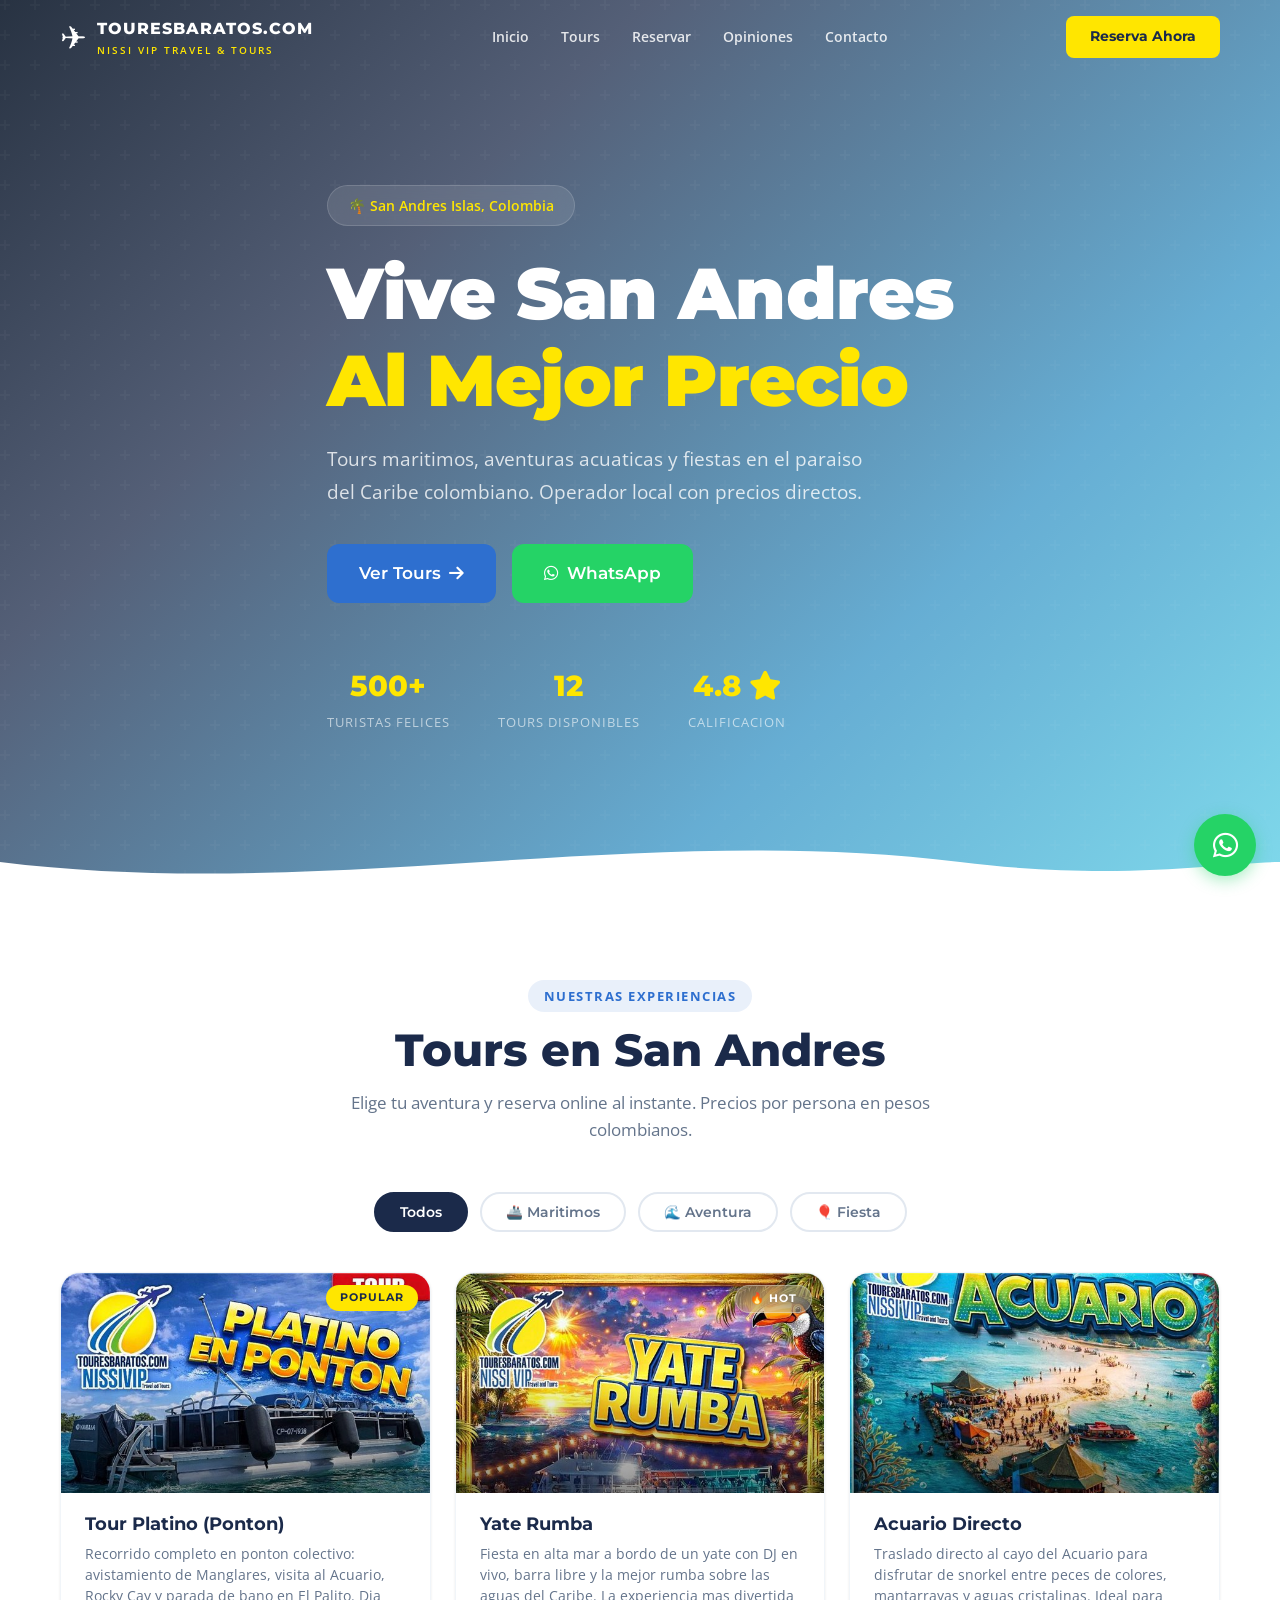
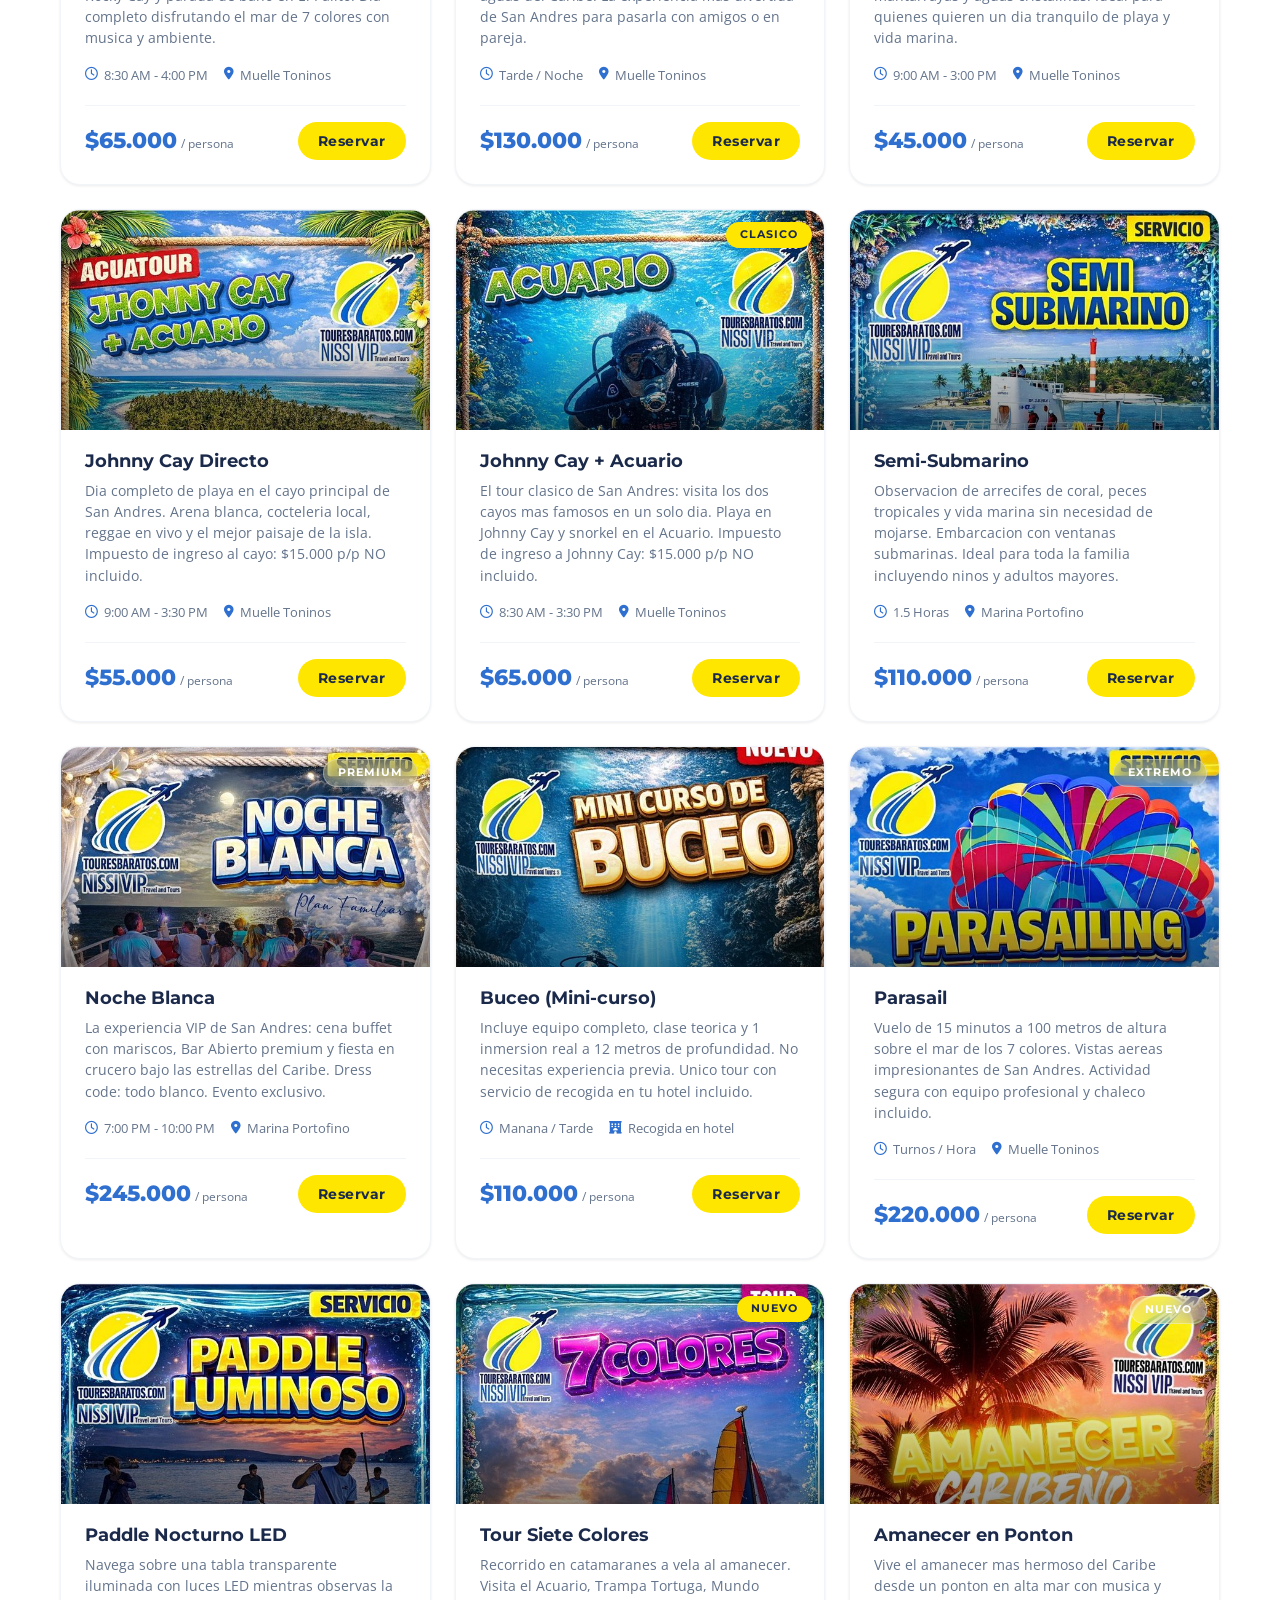
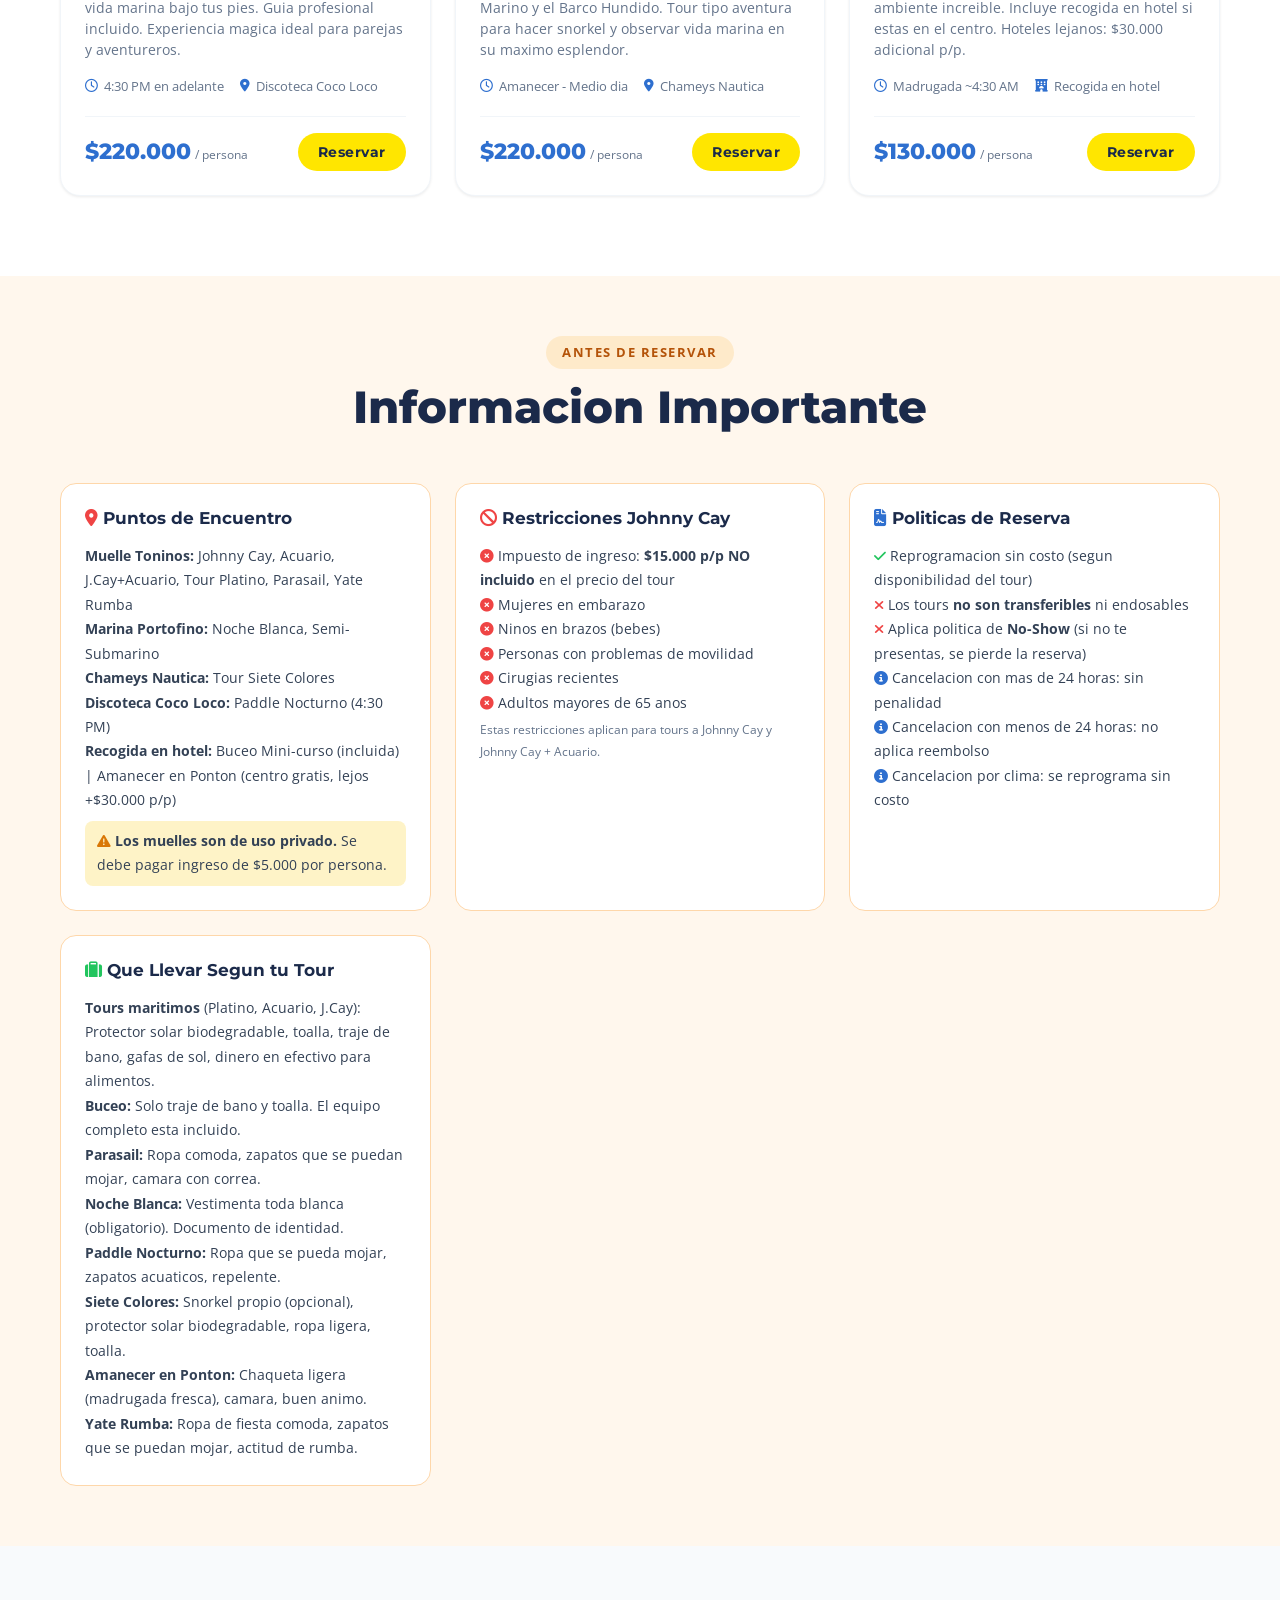
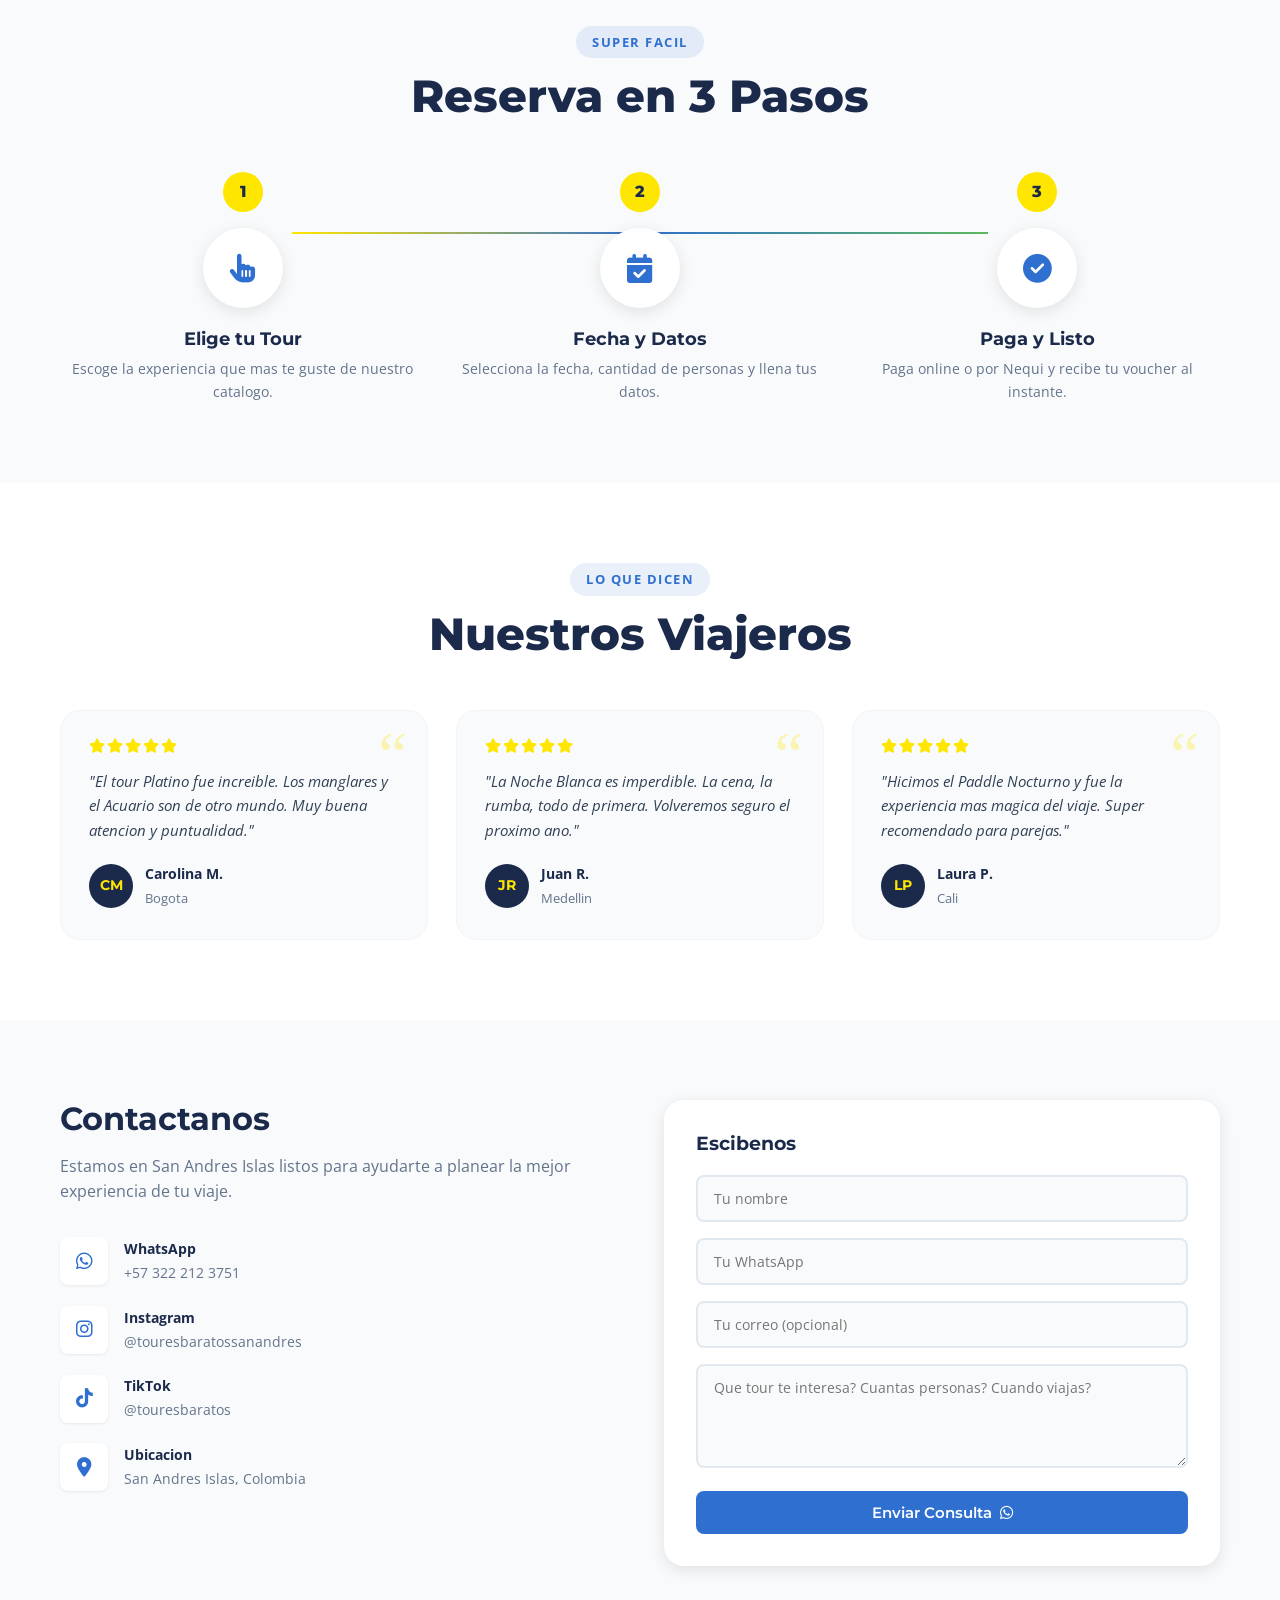
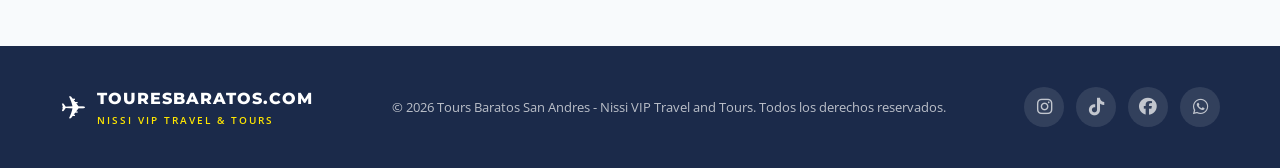
==== index.html @ 10cb1e68 "Phase 5: Design improvements across entire site - Hero: real background image (7 Colores flyer) with" ====
<!DOCTYPE html>
<html lang="es">
<head>
    <meta charset="UTF-8">
    <meta name="viewport" content="width=device-width, initial-scale=1.0">
    <title>Tours Baratos San Andres | Nissi VIP Travel and Tours</title>

    <!-- Google Analytics -->
    <script async src="https://www.googletagmanager.com/gtag/js?id=G-ZMRZ3SCSV9"></script>
    <script>
      window.dataLayer = window.dataLayer || [];
      function gtag(){dataLayer.push(arguments);}
      gtag('js', new Date());
      gtag('config', 'G-ZMRZ3SCSV9');
    </script>
    <meta name="description" content="Los mejores tours en San Andres Islas al mejor precio. Reserva online tours maritimos, buceo, parasail, fiestas y mas. Operador local con los mejores precios.">

    <!-- Open Graph / WhatsApp / Social -->
    <meta property="og:type" content="website">
    <meta property="og:title" content="Tours Baratos San Andres | Nissi VIP Travel & Tours">
    <meta property="og:description" content="12 tours en San Andres desde $20.000. Parasail, Noche Blanca, Johnny Cay, Buceo y mas. Reserva online al mejor precio directo.">
    <meta property="og:image" content="https://touresbaratos.com/assets/flyers/web/flyer_page_07.jpg">
    <meta property="og:url" content="https://touresbaratos.com">
    <meta property="og:locale" content="es_CO">
    <meta property="og:site_name" content="Tours Baratos San Andres">

    <!-- Twitter Card -->
    <meta name="twitter:card" content="summary_large_image">
    <meta name="twitter:title" content="Tours Baratos San Andres | Nissi VIP Travel & Tours">
    <meta name="twitter:description" content="12 tours en San Andres desde $20.000. Reserva online al mejor precio directo.">
    <meta name="twitter:image" content="https://touresbaratos.com/assets/flyers/web/flyer_page_07.jpg">

    <!-- SEO: Schema.org Structured Data -->
    <script type="application/ld+json">
    {
      "@context": "https://schema.org",
      "@type": "TouristTripOrganizer",
      "name": "Tours Baratos San Andres - Nissi VIP Travel & Tours",
      "url": "https://touresbaratos.com",
      "logo": "https://touresbaratos.com/assets/flyers/web/flyer_page_07.jpg",
      "description": "Operador local de tours en San Andres Islas, Colombia. 12 tours maritimos, aventuras acuaticas y fiestas al mejor precio directo.",
      "telephone": "+573222123751",
      "address": {
        "@type": "PostalAddress",
        "addressLocality": "San Andres Islas",
        "addressCountry": "CO"
      },
      "geo": {
        "@type": "GeoCoordinates",
        "latitude": "12.5847",
        "longitude": "-81.7006"
      },
      "priceRange": "$20.000 - $245.000 COP",
      "aggregateRating": {
        "@type": "AggregateRating",
        "ratingValue": "4.8",
        "reviewCount": "500"
      },
      "sameAs": [
        "https://instagram.com/touresbaratossanandres",
        "https://tiktok.com/@touresbaratos",
        "https://facebook.com/touresbaratos",
        "https://wa.me/573222123751"
      ]
    }
    </script>

    <!-- Favicon -->
    <link rel="icon" type="image/svg+xml" href="data:image/svg+xml,<svg xmlns='http://www.w3.org/2000/svg' viewBox='0 0 100 100'><text y='.9em' font-size='90'>✈</text></svg>">

    <!-- Theme color for mobile browsers -->
    <meta name="theme-color" content="#1B2A4A">

    <link rel="preconnect" href="https://fonts.googleapis.com">
    <link href="https://fonts.googleapis.com/css2?family=Montserrat:wght@400;600;700;800;900&family=Open+Sans:wght@400;500;600&display=swap" rel="stylesheet">
    <link rel="stylesheet" href="https://cdnjs.cloudflare.com/ajax/libs/font-awesome/6.5.0/css/all.min.css">
    <link rel="stylesheet" href="css/styles.css">
</head>
<body>

<!-- ========== NAVBAR ========== -->
<nav class="navbar" id="navbar">
    <div class="nav-container">
        <a href="#" class="nav-logo">
            <span class="logo-icon">&#9992;</span>
            <div>
                <span class="logo-main">TOURESBARATOS.COM</span>
                <span class="logo-sub">NISSI VIP Travel & Tours</span>
            </div>
        </a>
        <ul class="nav-links" id="navLinks">
            <li><a href="#inicio">Inicio</a></li>
            <li><a href="#tours">Tours</a></li>
            <li><a href="#como-funciona">Reservar</a></li>
            <li><a href="#testimonios">Opiniones</a></li>
            <li><a href="#contacto">Contacto</a></li>
        </ul>
        <a href="#tours" class="nav-cta">Reserva Ahora</a>
        <button class="nav-toggle" id="navToggle" aria-label="Menu">
            <span></span><span></span><span></span>
        </button>
    </div>
</nav>

<!-- ========== HERO ========== -->
<header class="hero" id="inicio">
    <div class="hero-overlay"></div>
    <div class="hero-content">
        <p class="hero-badge">&#127796; San Andres Islas, Colombia</p>
        <h1 class="hero-title">Vive San Andres<br><span>Al Mejor Precio</span></h1>
        <p class="hero-subtitle">Tours maritimos, aventuras acuaticas y fiestas en el paraiso del Caribe colombiano. Operador local con precios directos.</p>
        <div class="hero-actions">
            <a href="#tours" class="btn btn-primary btn-lg">Ver Tours <i class="fas fa-arrow-right"></i></a>
            <a href="https://wa.me/573222123751?text=Hola%20quiero%20info%20sobre%20tours%20en%20San%20Andres" target="_blank" class="btn btn-whatsapp btn-lg"><i class="fab fa-whatsapp"></i> WhatsApp</a>
        </div>
        <div class="hero-stats">
            <div class="stat">
                <span class="stat-number">500+</span>
                <span class="stat-label">Turistas felices</span>
            </div>
            <div class="stat">
                <span class="stat-number">12</span>
                <span class="stat-label">Tours disponibles</span>
            </div>
            <div class="stat">
                <span class="stat-number">4.8 <i class="fas fa-star"></i></span>
                <span class="stat-label">Calificacion</span>
            </div>
        </div>
    </div>
    <div class="hero-wave">
        <svg viewBox="0 0 1440 120" preserveAspectRatio="none">
            <path d="M0,60 C360,120 720,0 1080,60 C1260,90 1380,60 1440,60 L1440,120 L0,120 Z" fill="#ffffff"/>
        </svg>
    </div>
</header>

<!-- ========== TOURS CATALOG ========== -->
<section class="tours-section" id="tours">
    <div class="container">
        <div class="section-header">
            <span class="section-badge">Nuestras Experiencias</span>
            <h2 class="section-title">Tours en San Andres</h2>
            <p class="section-desc">Elige tu aventura y reserva online al instante. Precios por persona en pesos colombianos.</p>
        </div>

        <!-- Filter Tabs -->
        <div class="tour-filters">
            <button class="filter-btn active" data-filter="all">Todos</button>
            <button class="filter-btn" data-filter="maritimo">&#128674; Maritimos</button>
            <button class="filter-btn" data-filter="aventura">&#127754; Aventura</button>
            <button class="filter-btn" data-filter="fiesta">&#127880; Fiesta</button>
        </div>

        <!-- Tours Grid -->
        <div class="tours-grid" id="toursGrid">

            <!-- Tour 1: Platino -->
            <div class="tour-card" data-category="maritimo" data-id="1">
                <div class="tour-card-image" style="background-image: url('assets/flyers/web/flyer_page_12.jpg');">
                    <span class="tour-badge-popular">Popular</span>
                </div>
                <div class="tour-card-body">
                    <h3 class="tour-name">Tour Platino (Ponton)</h3>
                    <p class="tour-desc">Recorrido completo en ponton colectivo: avistamiento de Manglares, visita al Acuario, Rocky Cay y parada de bano en El Palito. Dia completo disfrutando el mar de 7 colores con musica y ambiente.</p>
                    <div class="tour-meta">
                        <span><i class="far fa-clock"></i> 8:30 AM - 4:00 PM</span>
                        <span><i class="fas fa-map-marker-alt"></i> Muelle Toninos</span>
                    </div>
                    <div class="tour-card-footer">
                        <div class="tour-price">
                            <span class="price-amount">$65.000</span>
                            <span class="price-unit">/ persona</span>
                        </div>
                        <button class="btn btn-book" onclick="openBooking(1)">Reservar</button>
                    </div>
                </div>
            </div>

            <!-- Tour 2: Yate Rumba -->
            <div class="tour-card" data-category="fiesta" data-id="2">
                <div class="tour-card-image" style="background-image: url('assets/flyers/web/flyer_page_09.jpg');">
                    <span class="tour-badge-hot">&#128293; Hot</span>
                </div>
                <div class="tour-card-body">
                    <h3 class="tour-name">Yate Rumba</h3>
                    <p class="tour-desc">Fiesta en alta mar a bordo de un yate con DJ en vivo, barra libre y la mejor rumba sobre las aguas del Caribe. La experiencia mas divertida de San Andres para pasarla con amigos o en pareja.</p>
                    <div class="tour-meta">
                        <span><i class="far fa-clock"></i> Tarde / Noche</span>
                        <span><i class="fas fa-map-marker-alt"></i> Muelle Toninos</span>
                    </div>
                    <div class="tour-card-footer">
                        <div class="tour-price">
                            <span class="price-amount">$130.000</span>
                            <span class="price-unit">/ persona</span>
                        </div>
                        <button class="btn btn-book" onclick="openBooking(2)">Reservar</button>
                    </div>
                </div>
            </div>

            <!-- Tour 3: Acuario Directo -->
            <div class="tour-card" data-category="maritimo" data-id="3">
                <div class="tour-card-image" style="background-image: url('assets/flyers/web/flyer_page_15.jpg');">
                </div>
                <div class="tour-card-body">
                    <h3 class="tour-name">Acuario Directo</h3>
                    <p class="tour-desc">Traslado directo al cayo del Acuario para disfrutar de snorkel entre peces de colores, mantarrayas y aguas cristalinas. Ideal para quienes quieren un dia tranquilo de playa y vida marina.</p>
                    <div class="tour-meta">
                        <span><i class="far fa-clock"></i> 9:00 AM - 3:00 PM</span>
                        <span><i class="fas fa-map-marker-alt"></i> Muelle Toninos</span>
                    </div>
                    <div class="tour-card-footer">
                        <div class="tour-price">
                            <span class="price-amount">$45.000</span>
                            <span class="price-unit">/ persona</span>
                        </div>
                        <button class="btn btn-book" onclick="openBooking(3)">Reservar</button>
                    </div>
                </div>
            </div>

            <!-- Tour 4: Johnny Cay -->
            <div class="tour-card" data-category="maritimo" data-id="4">
                <div class="tour-card-image" style="background-image: url('assets/flyers/web/flyer_page_10.jpg');">
                </div>
                <div class="tour-card-body">
                    <h3 class="tour-name">Johnny Cay Directo</h3>
                    <p class="tour-desc">Dia completo de playa en el cayo principal de San Andres. Arena blanca, cocteleria local, reggae en vivo y el mejor paisaje de la isla. Impuesto de ingreso al cayo: $15.000 p/p NO incluido.</p>
                    <div class="tour-meta">
                        <span><i class="far fa-clock"></i> 9:00 AM - 3:30 PM</span>
                        <span><i class="fas fa-map-marker-alt"></i> Muelle Toninos</span>
                    </div>
                    <div class="tour-card-footer">
                        <div class="tour-price">
                            <span class="price-amount">$55.000</span>
                            <span class="price-unit">/ persona</span>
                        </div>
                        <button class="btn btn-book" onclick="openBooking(4)">Reservar</button>
                    </div>
                </div>
            </div>

            <!-- Tour 5: J. Cay + Acuario -->
            <div class="tour-card" data-category="maritimo" data-id="5">
                <div class="tour-card-image" style="background-image: url('assets/flyers/web/flyer_page_14.jpg');">
                    <span class="tour-badge-popular">Clasico</span>
                </div>
                <div class="tour-card-body">
                    <h3 class="tour-name">Johnny Cay + Acuario</h3>
                    <p class="tour-desc">El tour clasico de San Andres: visita los dos cayos mas famosos en un solo dia. Playa en Johnny Cay y snorkel en el Acuario. Impuesto de ingreso a Johnny Cay: $15.000 p/p NO incluido.</p>
                    <div class="tour-meta">
                        <span><i class="far fa-clock"></i> 8:30 AM - 3:30 PM</span>
                        <span><i class="fas fa-map-marker-alt"></i> Muelle Toninos</span>
                    </div>
                    <div class="tour-card-footer">
                        <div class="tour-price">
                            <span class="price-amount">$65.000</span>
                            <span class="price-unit">/ persona</span>
                        </div>
                        <button class="btn btn-book" onclick="openBooking(5)">Reservar</button>
                    </div>
                </div>
            </div>

            <!-- Tour 6: Semi-Submarino -->
            <div class="tour-card" data-category="aventura" data-id="6">
                <div class="tour-card-image" style="background-image: url('assets/flyers/web/flyer_page_21.jpg');">
                </div>
                <div class="tour-card-body">
                    <h3 class="tour-name">Semi-Submarino</h3>
                    <p class="tour-desc">Observacion de arrecifes de coral, peces tropicales y vida marina sin necesidad de mojarse. Embarcacion con ventanas submarinas. Ideal para toda la familia incluyendo ninos y adultos mayores.</p>
                    <div class="tour-meta">
                        <span><i class="far fa-clock"></i> 1.5 Horas</span>
                        <span><i class="fas fa-map-marker-alt"></i> Marina Portofino</span>
                    </div>
                    <div class="tour-card-footer">
                        <div class="tour-price">
                            <span class="price-amount">$110.000</span>
                            <span class="price-unit">/ persona</span>
                        </div>
                        <button class="btn btn-book" onclick="openBooking(6)">Reservar</button>
                    </div>
                </div>
            </div>

            <!-- Tour 7: Noche Blanca -->
            <div class="tour-card" data-category="fiesta" data-id="7">
                <div class="tour-card-image" style="background-image: url('assets/flyers/web/flyer_page_07.jpg');">
                    <span class="tour-badge-hot">Premium</span>
                </div>
                <div class="tour-card-body">
                    <h3 class="tour-name">Noche Blanca</h3>
                    <p class="tour-desc">La experiencia VIP de San Andres: cena buffet con mariscos, Bar Abierto premium y fiesta en crucero bajo las estrellas del Caribe. Dress code: todo blanco. Evento exclusivo.</p>
                    <div class="tour-meta">
                        <span><i class="far fa-clock"></i> 7:00 PM - 10:00 PM</span>
                        <span><i class="fas fa-map-marker-alt"></i> Marina Portofino</span>
                    </div>
                    <div class="tour-card-footer">
                        <div class="tour-price">
                            <span class="price-amount">$245.000</span>
                            <span class="price-unit">/ persona</span>
                        </div>
                        <button class="btn btn-book" onclick="openBooking(7)">Reservar</button>
                    </div>
                </div>
            </div>

            <!-- Tour 8: Buceo -->
            <div class="tour-card" data-category="aventura" data-id="8">
                <div class="tour-card-image" style="background-image: url('assets/flyers/web/flyer_page_16.jpg');">
                </div>
                <div class="tour-card-body">
                    <h3 class="tour-name">Buceo (Mini-curso)</h3>
                    <p class="tour-desc">Incluye equipo completo, clase teorica y 1 inmersion real a 12 metros de profundidad. No necesitas experiencia previa. Unico tour con servicio de recogida en tu hotel incluido.</p>
                    <div class="tour-meta">
                        <span><i class="far fa-clock"></i> Manana / Tarde</span>
                        <span><i class="fas fa-hotel"></i> Recogida en hotel</span>
                    </div>
                    <div class="tour-card-footer">
                        <div class="tour-price">
                            <span class="price-amount">$110.000</span>
                            <span class="price-unit">/ persona</span>
                        </div>
                        <button class="btn btn-book" onclick="openBooking(8)">Reservar</button>
                    </div>
                </div>
            </div>

            <!-- Tour 9: Parasail -->
            <div class="tour-card" data-category="aventura" data-id="9">
                <div class="tour-card-image" style="background-image: url('assets/flyers/web/flyer_page_08.jpg');">
                    <span class="tour-badge-hot">Extremo</span>
                </div>
                <div class="tour-card-body">
                    <h3 class="tour-name">Parasail</h3>
                    <p class="tour-desc">Vuelo de 15 minutos a 100 metros de altura sobre el mar de los 7 colores. Vistas aereas impresionantes de San Andres. Actividad segura con equipo profesional y chaleco incluido.</p>
                    <div class="tour-meta">
                        <span><i class="far fa-clock"></i> Turnos / Hora</span>
                        <span><i class="fas fa-map-marker-alt"></i> Muelle Toninos</span>
                    </div>
                    <div class="tour-card-footer">
                        <div class="tour-price">
                            <span class="price-amount">$220.000</span>
                            <span class="price-unit">/ persona</span>
                        </div>
                        <button class="btn btn-book" onclick="openBooking(9)">Reservar</button>
                    </div>
                </div>
            </div>

            <!-- Tour 10: Paddle Nocturno -->
            <div class="tour-card" data-category="aventura" data-id="10">
                <div class="tour-card-image" style="background-image: url('assets/flyers/web/flyer_page_22.jpg');">
                </div>
                <div class="tour-card-body">
                    <h3 class="tour-name">Paddle Nocturno LED</h3>
                    <p class="tour-desc">Navega sobre una tabla transparente iluminada con luces LED mientras observas la vida marina bajo tus pies. Guia profesional incluido. Experiencia magica ideal para parejas y aventureros.</p>
                    <div class="tour-meta">
                        <span><i class="far fa-clock"></i> 4:30 PM en adelante</span>
                        <span><i class="fas fa-map-marker-alt"></i> Discoteca Coco Loco</span>
                    </div>
                    <div class="tour-card-footer">
                        <div class="tour-price">
                            <span class="price-amount">$220.000</span>
                            <span class="price-unit">/ persona</span>
                        </div>
                        <button class="btn btn-book" onclick="openBooking(10)">Reservar</button>
                    </div>
                </div>
            </div>

            <!-- Tour 11: Siete Colores -->
            <div class="tour-card" data-category="aventura" data-id="11">
                <div class="tour-card-image" style="background-image: url('assets/flyers/web/flyer_page_17.jpg');">
                    <span class="tour-badge-popular">Nuevo</span>
                </div>
                <div class="tour-card-body">
                    <h3 class="tour-name">Tour Siete Colores</h3>
                    <p class="tour-desc">Recorrido en catamaranes a vela al amanecer. Visita el Acuario, Trampa Tortuga, Mundo Marino y el Barco Hundido. Tour tipo aventura para hacer snorkel y observar vida marina en su maximo esplendor.</p>
                    <div class="tour-meta">
                        <span><i class="far fa-clock"></i> Amanecer - Medio dia</span>
                        <span><i class="fas fa-map-marker-alt"></i> Chameys Nautica</span>
                    </div>
                    <div class="tour-card-footer">
                        <div class="tour-price">
                            <span class="price-amount">$220.000</span>
                            <span class="price-unit">/ persona</span>
                        </div>
                        <button class="btn btn-book" onclick="openBooking(11)">Reservar</button>
                    </div>
                </div>
            </div>

            <!-- Tour 12: Amanecer en Ponton -->
            <div class="tour-card" data-category="fiesta" data-id="12">
                <div class="tour-card-image" style="background-image: url('assets/flyers/web/flyer_page_13.jpg');">
                    <span class="tour-badge-hot">Nuevo</span>
                </div>
                <div class="tour-card-body">
                    <h3 class="tour-name">Amanecer en Ponton</h3>
                    <p class="tour-desc">Vive el amanecer mas hermoso del Caribe desde un ponton en alta mar con musica y ambiente increible. Incluye recogida en hotel si estas en el centro. Hoteles lejanos: $30.000 adicional p/p.</p>
                    <div class="tour-meta">
                        <span><i class="far fa-clock"></i> Madrugada ~4:30 AM</span>
                        <span><i class="fas fa-hotel"></i> Recogida en hotel</span>
                    </div>
                    <div class="tour-card-footer">
                        <div class="tour-price">
                            <span class="price-amount">$130.000</span>
                            <span class="price-unit">/ persona</span>
                        </div>
                        <button class="btn btn-book" onclick="openBooking(12)">Reservar</button>
                    </div>
                </div>
            </div>

        </div>
    </div>
</section>

<!-- ========== IMPORTANT INFO ========== -->
<section class="info-section" id="info-importante" style="padding: 60px 0; background: #FFF7ED;">
    <div class="container">
        <div class="section-header">
            <span class="section-badge" style="background: rgba(245,158,11,0.15); color: #B45309;">Antes de Reservar</span>
            <h2 class="section-title">Informacion Importante</h2>
        </div>

        <div style="display: grid; grid-template-columns: repeat(auto-fit, minmax(320px, 1fr)); gap: 24px;">

            <!-- Puntos de Encuentro -->
            <div style="background: #fff; border-radius: 16px; padding: 24px; border: 1px solid #FED7AA;">
                <h3 style="font-size: 1.05rem; margin-bottom: 16px; color: #1B2A4A;"><i class="fas fa-map-marker-alt" style="color: #EF4444;"></i> Puntos de Encuentro</h3>
                <div style="font-size: 0.85rem; line-height: 1.8; color: #334155;">
                    <p><strong>Muelle Toninos:</strong> Johnny Cay, Acuario, J.Cay+Acuario, Tour Platino, Parasail, Yate Rumba</p>
                    <p><strong>Marina Portofino:</strong> Noche Blanca, Semi-Submarino</p>
                    <p><strong>Chameys Nautica:</strong> Tour Siete Colores</p>
                    <p><strong>Discoteca Coco Loco:</strong> Paddle Nocturno (4:30 PM)</p>
                    <p><strong>Recogida en hotel:</strong> Buceo Mini-curso (incluida) | Amanecer en Ponton (centro gratis, lejos +$30.000 p/p)</p>
                    <p style="margin-top: 8px; padding: 8px 12px; background: #FEF3C7; border-radius: 8px;"><i class="fas fa-exclamation-triangle" style="color: #D97706;"></i> <strong>Los muelles son de uso privado.</strong> Se debe pagar ingreso de $5.000 por persona.</p>
                </div>
            </div>

            <!-- Restricciones Johnny Cay -->
            <div style="background: #fff; border-radius: 16px; padding: 24px; border: 1px solid #FED7AA;">
                <h3 style="font-size: 1.05rem; margin-bottom: 16px; color: #1B2A4A;"><i class="fas fa-ban" style="color: #EF4444;"></i> Restricciones Johnny Cay</h3>
                <div style="font-size: 0.85rem; line-height: 1.8; color: #334155;">
                    <p><i class="fas fa-times-circle" style="color: #EF4444;"></i> Impuesto de ingreso: <strong>$15.000 p/p NO incluido</strong> en el precio del tour</p>
                    <p><i class="fas fa-times-circle" style="color: #EF4444;"></i> Mujeres en embarazo</p>
                    <p><i class="fas fa-times-circle" style="color: #EF4444;"></i> Ninos en brazos (bebes)</p>
                    <p><i class="fas fa-times-circle" style="color: #EF4444;"></i> Personas con problemas de movilidad</p>
                    <p><i class="fas fa-times-circle" style="color: #EF4444;"></i> Cirugias recientes</p>
                    <p><i class="fas fa-times-circle" style="color: #EF4444;"></i> Adultos mayores de 65 anos</p>
                    <p style="margin-top: 4px; font-size: 0.78rem; color: #64748B;">Estas restricciones aplican para tours a Johnny Cay y Johnny Cay + Acuario.</p>
                </div>
            </div>

            <!-- Politicas -->
            <div style="background: #fff; border-radius: 16px; padding: 24px; border: 1px solid #FED7AA;">
                <h3 style="font-size: 1.05rem; margin-bottom: 16px; color: #1B2A4A;"><i class="fas fa-file-contract" style="color: #2E6FCF;"></i> Politicas de Reserva</h3>
                <div style="font-size: 0.85rem; line-height: 1.8; color: #334155;">
                    <p><i class="fas fa-check" style="color: #22C55E;"></i> Reprogramacion sin costo (segun disponibilidad del tour)</p>
                    <p><i class="fas fa-times" style="color: #EF4444;"></i> Los tours <strong>no son transferibles</strong> ni endosables</p>
                    <p><i class="fas fa-times" style="color: #EF4444;"></i> Aplica politica de <strong>No-Show</strong> (si no te presentas, se pierde la reserva)</p>
                    <p><i class="fas fa-info-circle" style="color: #2E6FCF;"></i> Cancelacion con mas de 24 horas: sin penalidad</p>
                    <p><i class="fas fa-info-circle" style="color: #2E6FCF;"></i> Cancelacion con menos de 24 horas: no aplica reembolso</p>
                    <p><i class="fas fa-info-circle" style="color: #2E6FCF;"></i> Cancelacion por clima: se reprograma sin costo</p>
                </div>
            </div>

            <!-- Que Llevar -->
            <div style="background: #fff; border-radius: 16px; padding: 24px; border: 1px solid #FED7AA;">
                <h3 style="font-size: 1.05rem; margin-bottom: 16px; color: #1B2A4A;"><i class="fas fa-suitcase" style="color: #22C55E;"></i> Que Llevar Segun tu Tour</h3>
                <div style="font-size: 0.85rem; line-height: 1.8; color: #334155;">
                    <p><strong>Tours maritimos</strong> (Platino, Acuario, J.Cay): Protector solar biodegradable, toalla, traje de bano, gafas de sol, dinero en efectivo para alimentos.</p>
                    <p><strong>Buceo:</strong> Solo traje de bano y toalla. El equipo completo esta incluido.</p>
                    <p><strong>Parasail:</strong> Ropa comoda, zapatos que se puedan mojar, camara con correa.</p>
                    <p><strong>Noche Blanca:</strong> Vestimenta toda blanca (obligatorio). Documento de identidad.</p>
                    <p><strong>Paddle Nocturno:</strong> Ropa que se pueda mojar, zapatos acuaticos, repelente.</p>
                    <p><strong>Siete Colores:</strong> Snorkel propio (opcional), protector solar biodegradable, ropa ligera, toalla.</p>
                    <p><strong>Amanecer en Ponton:</strong> Chaqueta ligera (madrugada fresca), camara, buen animo.</p>
                    <p><strong>Yate Rumba:</strong> Ropa de fiesta comoda, zapatos que se puedan mojar, actitud de rumba.</p>
                </div>
            </div>

        </div>
    </div>
</section>

<!-- ========== COMO FUNCIONA ========== -->
<section class="how-section" id="como-funciona">
    <div class="container">
        <div class="section-header">
            <span class="section-badge">Super Facil</span>
            <h2 class="section-title">Reserva en 3 Pasos</h2>
        </div>
        <div class="steps-grid">
            <div class="step-card">
                <div class="step-number">1</div>
                <div class="step-icon"><i class="fas fa-hand-pointer"></i></div>
                <h3>Elige tu Tour</h3>
                <p>Escoge la experiencia que mas te guste de nuestro catalogo.</p>
            </div>
            <div class="step-card">
                <div class="step-number">2</div>
                <div class="step-icon"><i class="fas fa-calendar-check"></i></div>
                <h3>Fecha y Datos</h3>
                <p>Selecciona la fecha, cantidad de personas y llena tus datos.</p>
            </div>
            <div class="step-card">
                <div class="step-number">3</div>
                <div class="step-icon"><i class="fas fa-check-circle"></i></div>
                <h3>Paga y Listo</h3>
                <p>Paga online o por Nequi y recibe tu voucher al instante.</p>
            </div>
        </div>
    </div>
</section>

<!-- ========== TESTIMONIOS ========== -->
<section class="testimonials-section" id="testimonios">
    <div class="container">
        <div class="section-header">
            <span class="section-badge">Lo Que Dicen</span>
            <h2 class="section-title">Nuestros Viajeros</h2>
        </div>
        <div class="testimonials-grid">
            <div class="testimonial-card">
                <div class="testimonial-stars">
                    <i class="fas fa-star"></i><i class="fas fa-star"></i><i class="fas fa-star"></i><i class="fas fa-star"></i><i class="fas fa-star"></i>
                </div>
                <p class="testimonial-text">"El tour Platino fue increible. Los manglares y el Acuario son de otro mundo. Muy buena atencion y puntualidad."</p>
                <div class="testimonial-author">
                    <div class="author-avatar">CM</div>
                    <div>
                        <strong>Carolina M.</strong>
                        <span>Bogota</span>
                    </div>
                </div>
            </div>
            <div class="testimonial-card">
                <div class="testimonial-stars">
                    <i class="fas fa-star"></i><i class="fas fa-star"></i><i class="fas fa-star"></i><i class="fas fa-star"></i><i class="fas fa-star"></i>
                </div>
                <p class="testimonial-text">"La Noche Blanca es imperdible. La cena, la rumba, todo de primera. Volveremos seguro el proximo ano."</p>
                <div class="testimonial-author">
                    <div class="author-avatar">JR</div>
                    <div>
                        <strong>Juan R.</strong>
                        <span>Medellin</span>
                    </div>
                </div>
            </div>
            <div class="testimonial-card">
                <div class="testimonial-stars">
                    <i class="fas fa-star"></i><i class="fas fa-star"></i><i class="fas fa-star"></i><i class="fas fa-star"></i><i class="fas fa-star"></i>
                </div>
                <p class="testimonial-text">"Hicimos el Paddle Nocturno y fue la experiencia mas magica del viaje. Super recomendado para parejas."</p>
                <div class="testimonial-author">
                    <div class="author-avatar">LP</div>
                    <div>
                        <strong>Laura P.</strong>
                        <span>Cali</span>
                    </div>
                </div>
            </div>
        </div>
    </div>
</section>

<!-- ========== CONTACTO ========== -->
<section class="contact-section" id="contacto">
    <div class="container">
        <div class="contact-grid">
            <div class="contact-info">
                <h2>Contactanos</h2>
                <p>Estamos en San Andres Islas listos para ayudarte a planear la mejor experiencia de tu viaje.</p>
                <div class="contact-items">
                    <div class="contact-item">
                        <i class="fab fa-whatsapp"></i>
                        <div>
                            <strong>WhatsApp</strong>
                            <span>+57 322 212 3751</span>
                        </div>
                    </div>
                    <div class="contact-item">
                        <i class="fab fa-instagram"></i>
                        <div>
                            <strong>Instagram</strong>
                            <span>@touresbaratossanandres</span>
                        </div>
                    </div>
                    <div class="contact-item">
                        <i class="fab fa-tiktok"></i>
                        <div>
                            <strong>TikTok</strong>
                            <span>@touresbaratos</span>
                        </div>
                    </div>
                    <div class="contact-item">
                        <i class="fas fa-map-marker-alt"></i>
                        <div>
                            <strong>Ubicacion</strong>
                            <span>San Andres Islas, Colombia</span>
                        </div>
                    </div>
                </div>
            </div>
            <form class="contact-form" id="contactForm">
                <h3>Escibenos</h3>
                <div class="form-group">
                    <input type="text" placeholder="Tu nombre" required>
                </div>
                <div class="form-group">
                    <input type="tel" placeholder="Tu WhatsApp" required>
                </div>
                <div class="form-group">
                    <input type="email" placeholder="Tu correo (opcional)">
                </div>
                <div class="form-group">
                    <textarea placeholder="Que tour te interesa? Cuantas personas? Cuando viajas?" rows="4" required></textarea>
                </div>
                <button type="submit" class="btn btn-primary btn-full">Enviar Consulta <i class="fab fa-whatsapp"></i></button>
            </form>
        </div>
    </div>
</section>

<!-- ========== FOOTER ========== -->
<footer class="footer">
    <div class="container">
        <div class="footer-content">
            <div class="footer-brand">
                <span class="logo-icon">&#9992;</span>
                <div>
                    <span class="logo-main">TOURESBARATOS.COM</span>
                    <span class="logo-sub">NISSI VIP Travel & Tours</span>
                </div>
            </div>
            <p class="footer-copy">&copy; 2026 Tours Baratos San Andres - Nissi VIP Travel and Tours. Todos los derechos reservados.</p>
            <div class="footer-social">
                <a href="#" aria-label="Instagram"><i class="fab fa-instagram"></i></a>
                <a href="#" aria-label="TikTok"><i class="fab fa-tiktok"></i></a>
                <a href="#" aria-label="Facebook"><i class="fab fa-facebook"></i></a>
                <a href="#" aria-label="WhatsApp"><i class="fab fa-whatsapp"></i></a>
            </div>
        </div>
    </div>
</footer>

<!-- ========== BOOKING MODAL ========== -->
<div class="modal-overlay" id="bookingModal">
    <div class="modal">
        <button class="modal-close" onclick="closeBooking()">&times;</button>
        <div class="modal-header">
            <h2 id="modalTourName">Reservar Tour</h2>
            <p class="modal-price" id="modalTourPrice"></p>
        </div>

        <form id="bookingForm" class="booking-form">
            <input type="hidden" id="bookingTourId">

            <div class="form-row">
                <div class="form-group">
                    <label><i class="fas fa-user"></i> Nombre completo</label>
                    <input type="text" id="bookName" required placeholder="Tu nombre">
                </div>
                <div class="form-group">
                    <label><i class="fas fa-id-card"></i> Cedula / Pasaporte</label>
                    <input type="text" id="bookDoc" required placeholder="Documento">
                </div>
            </div>

            <div class="form-row">
                <div class="form-group">
                    <label><i class="fab fa-whatsapp"></i> WhatsApp</label>
                    <input type="tel" id="bookPhone" required placeholder="+57 300 000 0000">
                </div>
                <div class="form-group">
                    <label><i class="fas fa-envelope"></i> Correo (opcional)</label>
                    <input type="email" id="bookEmail" placeholder="correo@email.com">
                </div>
            </div>

            <div class="form-row">
                <div class="form-group">
                    <label><i class="fas fa-calendar"></i> Fecha del tour</label>
                    <input type="date" id="bookDate" required>
                </div>
                <div class="form-group">
                    <label><i class="fas fa-users"></i> Personas</label>
                    <div class="qty-control">
                        <button type="button" onclick="changeQty(-1)">-</button>
                        <input type="number" id="bookQty" value="1" min="1" max="20" readonly>
                        <button type="button" onclick="changeQty(1)">+</button>
                    </div>
                </div>
            </div>

            <div class="form-group">
                <label><i class="fas fa-hotel"></i> Hotel donde te hospedas</label>
                <input type="text" id="bookHotel" placeholder="Nombre del hotel (para recogida)">
            </div>

            <div class="form-group">
                <label><i class="fas fa-comment"></i> Notas adicionales</label>
                <textarea id="bookNotes" rows="2" placeholder="Alguna peticion especial?"></textarea>
            </div>

            <div class="booking-summary" id="bookingSummary">
                <div class="summary-line">
                    <span id="summaryTour">Tour</span>
                    <span id="summaryUnitPrice">$0</span>
                </div>
                <div class="summary-line">
                    <span>Personas: <span id="summaryQty">1</span></span>
                    <span id="summarySubtotal">$0</span>
                </div>
                <div class="summary-line" id="surchargeRow" style="display:none; color:#B45309;">
                    <span><i class="fas fa-credit-card" style="font-size:0.75rem;"></i> Recargo pago con tarjeta (7%)</span>
                    <span id="summarySurcharge">$0</span>
                </div>
                <div class="summary-total">
                    <span>TOTAL A PAGAR</span>
                    <span id="summaryTotal">$0</span>
                </div>
            </div>

            <div class="payment-methods">
                <label class="payment-option">
                    <input type="radio" name="payMethod" value="nequi" checked>
                    <span class="payment-label">
                        <strong>Nequi / Daviplata</strong>
                        <small>Transferencia inmediata</small>
                    </span>
                </label>
                <label class="payment-option">
                    <input type="radio" name="payMethod" value="efectivo">
                    <span class="payment-label">
                        <strong>Efectivo en el punto</strong>
                        <small>Pagas al llegar al tour</small>
                    </span>
                </label>
                <label class="payment-option">
                    <input type="radio" name="payMethod" value="tarjeta">
                    <span class="payment-label">
                        <strong>Tarjeta credito/debito</strong>
                        <small>Pago seguro online</small>
                    </span>
                </label>
            </div>

            <button type="submit" class="btn btn-primary btn-full btn-lg" id="btnSubmitBooking">
                Confirmar Reserva <i class="fas fa-lock"></i>
            </button>
            <p class="booking-disclaimer">Al reservar aceptas nuestros terminos. Recibes confirmacion por WhatsApp.</p>

            <!-- Bold Payment Container (hidden until tarjeta selected) -->
            <div id="boldPaymentInfo" style="display:none; margin-top: 12px;">
                <div style="background: #EFF6FF; border: 1px solid #BFDBFE; border-radius: 8px; padding: 16px; text-align: center;">
                    <i class="fas fa-credit-card" style="font-size: 1.5rem; color: #2E6FCF; margin-bottom: 8px;"></i>
                    <p style="font-size: 0.85rem; color: #1B2A4A; font-weight: 600; margin-bottom: 4px;">Pago seguro con Bold</p>
                    <p style="font-size: 0.75rem; color: #64748B;">Seras redirigido al checkout seguro de Bold para completar tu pago. Aceptamos todas las tarjetas, PSE, Nequi y Daviplata.</p>
                    <div style="display: flex; justify-content: center; gap: 12px; margin-top: 10px; align-items: center;">
                        <img src="https://cdn-icons-png.flaticon.com/24/349/349221.png" alt="Visa" style="height:20px;">
                        <img src="https://cdn-icons-png.flaticon.com/24/349/349228.png" alt="Mastercard" style="height:20px;">
                        <span style="font-size:0.7rem; font-weight:700; color:#6B21A8; background:rgba(107,33,168,0.1); padding:3px 8px; border-radius:4px;">PSE</span>
                        <span style="font-size:0.7rem; font-weight:700; color:#DF1D5B; background:rgba(223,29,91,0.1); padding:3px 8px; border-radius:4px;">Nequi</span>
                        <span style="font-size:0.7rem; font-weight:700; color:#E53935; background:rgba(229,57,53,0.1); padding:3px 8px; border-radius:4px;">Daviplata</span>
                    </div>
                </div>
            </div>
        </form>
    </div>
</div>

<!-- ========== WHATSAPP FLOAT ========== -->
<a href="https://wa.me/573222123751?text=Hola%20quiero%20info%20sobre%20tours%20en%20San%20Andres" target="_blank" class="whatsapp-float" aria-label="WhatsApp" onclick="if(typeof gtag==='function')gtag('event','click',{event_category:'whatsapp',event_label:'float_button'})">
    <i class="fab fa-whatsapp"></i>
    <span class="wa-tooltip">Chatea con nosotros</span>
</a>

<!-- ========== SUCCESS MODAL ========== -->
<div class="modal-overlay" id="successModal">
    <div class="modal modal-success">
        <div class="success-icon"><i class="fas fa-check-circle"></i></div>
        <h2>Reserva Recibida!</h2>
        <p>Tu codigo de reserva es:</p>
        <div class="reservation-code" id="reservationCode">TB-000000</div>
        <p>Te contactaremos por WhatsApp en los proximos minutos para confirmar tu reserva.</p>
        <div class="success-actions">
            <button class="btn btn-primary" onclick="closeSuccess()">Entendido</button>
            <a href="#" class="btn btn-whatsapp" id="successWhatsapp" target="_blank">
                <i class="fab fa-whatsapp"></i> Escribenos ya
            </a>
        </div>
    </div>
</div>

<!-- Bold Checkout Widget -->
<script src="https://checkout.bold.co/library/boldPaymentButton.js" async></script>
<script src="js/app.js"></script>

<!-- Lazy load tour card background images -->
<script>
document.addEventListener('DOMContentLoaded', function() {
    var cards = document.querySelectorAll('.tour-card-image[style*="background-image"]');
    if ('IntersectionObserver' in window) {
        cards.forEach(function(card) {
            var bg = card.style.backgroundImage;
            card.setAttribute('data-bg', bg);
            card.style.backgroundImage = 'none';
            card.style.backgroundColor = '#1B2A4A';
        });
        var observer = new IntersectionObserver(function(entries) {
            entries.forEach(function(entry) {
                if (entry.isIntersecting) {
                    var el = entry.target;
                    el.style.backgroundImage = el.getAttribute('data-bg');
                    el.style.backgroundColor = '';
                    observer.unobserve(el);
                }
            });
        }, { rootMargin: '200px' });
        cards.forEach(function(card) { observer.observe(card); });
    }
});

// Scroll reveal for sections
if ('IntersectionObserver' in window) {
    var revealEls = document.querySelectorAll('.section-header, .step-card, .testimonial-card, .contact-info, .contact-form');
    revealEls.forEach(function(el) {
        el.style.opacity = '0';
        el.style.transform = 'translateY(30px)';
        el.style.transition = 'opacity 0.6s ease, transform 0.6s ease';
    });
    var revealObs = new IntersectionObserver(function(entries) {
        entries.forEach(function(entry) {
            if (entry.isIntersecting) {
                entry.target.style.opacity = '1';
                entry.target.style.transform = 'translateY(0)';
                revealObs.unobserve(entry.target);
            }
        });
    }, { threshold: 0.15 });
    revealEls.forEach(function(el) { revealObs.observe(el); });
}
</script>
</body>
</html>
---- css/styles.css ----
/* ========================================
   TOURS BARATOS SAN ANDRES - Styles
   Brand: Nissi VIP Travel & Tours
   ======================================== */

:root {
    --yellow: #FFE600;
    --navy: #1B2A4A;
    --blue: #2E6FCF;
    --blue-light: #4A90E2;
    --green: #5CB85C;
    --white: #FFFFFF;
    --gray-50: #F8FAFC;
    --gray-100: #F1F5F9;
    --gray-200: #E2E8F0;
    --gray-300: #CBD5E1;
    --gray-500: #64748B;
    --gray-700: #334155;
    --gray-900: #0F172A;
    --wa-green: #25D366;
    --danger: #EF4444;
    --shadow-sm: 0 1px 3px rgba(0,0,0,0.08);
    --shadow-md: 0 4px 16px rgba(0,0,0,0.1);
    --shadow-lg: 0 12px 40px rgba(0,0,0,0.15);
    --shadow-xl: 0 20px 60px rgba(0,0,0,0.2);
    --radius-sm: 8px;
    --radius-md: 12px;
    --radius-lg: 20px;
    --radius-xl: 28px;
    --transition: 0.3s cubic-bezier(0.4, 0, 0.2, 1);
}

/* ===== RESET ===== */
*, *::before, *::after { box-sizing: border-box; margin: 0; padding: 0; }

html {
    scroll-behavior: smooth;
    font-size: 16px;
}

body {
    font-family: 'Open Sans', sans-serif;
    color: var(--gray-700);
    line-height: 1.6;
    background: var(--white);
    overflow-x: hidden;
}

h1, h2, h3, h4, h5 {
    font-family: 'Montserrat', sans-serif;
    color: var(--navy);
    line-height: 1.2;
}

a { text-decoration: none; color: inherit; }
img { max-width: 100%; display: block; }

.container {
    max-width: 1200px;
    margin: 0 auto;
    padding: 0 20px;
}

/* ===== BUTTONS ===== */
.btn {
    display: inline-flex;
    align-items: center;
    gap: 8px;
    padding: 12px 24px;
    border: none;
    border-radius: var(--radius-sm);
    font-family: 'Montserrat', sans-serif;
    font-weight: 600;
    font-size: 0.95rem;
    cursor: pointer;
    transition: var(--transition);
    text-align: center;
    justify-content: center;
}

.btn-primary {
    background: var(--blue);
    color: var(--white);
}
.btn-primary:hover {
    background: var(--navy);
    transform: translateY(-2px);
    box-shadow: var(--shadow-md);
}

.btn-whatsapp {
    background: var(--wa-green);
    color: var(--white);
}
.btn-whatsapp:hover {
    background: #1EBE57;
    transform: translateY(-2px);
}

.btn-book {
    background: var(--yellow);
    color: var(--navy);
    font-weight: 700;
    padding: 10px 20px;
    border-radius: 50px;
    font-size: 0.88rem;
    letter-spacing: 0.5px;
}
.btn-book:hover {
    background: #FFD000;
    transform: translateY(-2px) scale(1.05);
    box-shadow: 0 4px 16px rgba(255,230,0,0.4);
}

.btn-lg {
    padding: 16px 32px;
    font-size: 1.05rem;
    border-radius: var(--radius-md);
}

.btn-full { width: 100%; }

/* ===== NAVBAR ===== */
.navbar {
    position: fixed;
    top: 0;
    left: 0;
    right: 0;
    z-index: 1000;
    background: transparent;
    transition: var(--transition);
    padding: 16px 0;
}

.navbar.scrolled {
    background: rgba(27, 42, 74, 0.97);
    backdrop-filter: blur(10px);
    padding: 8px 0;
    box-shadow: var(--shadow-md);
}

.nav-container {
    max-width: 1200px;
    margin: 0 auto;
    padding: 0 20px;
    display: flex;
    align-items: center;
    justify-content: space-between;
}

.nav-logo {
    display: flex;
    align-items: center;
    gap: 10px;
    color: var(--white);
}

.logo-icon {
    font-size: 2rem;
    line-height: 1;
}

.logo-main {
    display: block;
    font-family: 'Montserrat', sans-serif;
    font-weight: 800;
    font-size: 1rem;
    letter-spacing: 1px;
}

.logo-sub {
    display: block;
    font-size: 0.65rem;
    font-weight: 600;
    color: var(--yellow);
    letter-spacing: 2px;
    text-transform: uppercase;
}

.nav-links {
    display: flex;
    list-style: none;
    gap: 32px;
}

.nav-links a {
    color: rgba(255,255,255,0.85);
    font-weight: 600;
    font-size: 0.9rem;
    transition: var(--transition);
    position: relative;
}

.nav-links a:hover {
    color: var(--yellow);
}

.nav-links a::after {
    content: '';
    position: absolute;
    bottom: -4px;
    left: 0;
    width: 0;
    height: 2px;
    background: var(--yellow);
    transition: var(--transition);
}

.nav-links a:hover::after { width: 100%; }

.nav-cta {
    background: var(--yellow);
    color: var(--navy);
    padding: 10px 24px;
    border-radius: var(--radius-sm);
    font-family: 'Montserrat', sans-serif;
    font-weight: 700;
    font-size: 0.85rem;
    transition: var(--transition);
}

.nav-cta:hover {
    background: #FFD000;
    transform: translateY(-2px);
}

.nav-toggle {
    display: none;
    flex-direction: column;
    gap: 5px;
    background: none;
    border: none;
    cursor: pointer;
    padding: 4px;
}

.nav-toggle span {
    width: 24px;
    height: 2px;
    background: var(--white);
    transition: var(--transition);
}

/* ===== HERO ===== */
.hero {
    position: relative;
    min-height: 100vh;
    display: flex;
    align-items: center;
    background: url('assets/flyers/web/flyer_page_17.jpg') center/cover no-repeat;
    overflow: hidden;
}

.hero::before {
    content: '';
    position: absolute;
    inset: 0;
    background: linear-gradient(135deg, rgba(10,22,40,0.88) 0%, rgba(27,42,74,0.75) 30%, rgba(0,119,182,0.6) 70%, rgba(0,180,216,0.5) 100%);
    z-index: 0;
}

.hero-overlay {
    position: absolute;
    inset: 0;
    background: url("data:image/svg+xml,%3Csvg width='60' height='60' viewBox='0 0 60 60' xmlns='http://www.w3.org/2000/svg'%3E%3Cg fill='none' fill-rule='evenodd'%3E%3Cg fill='%23ffffff' fill-opacity='0.03'%3E%3Cpath d='M36 34v-4h-2v4h-4v2h4v4h2v-4h4v-2h-4zm0-30V0h-2v4h-4v2h4v4h2V6h4V4h-4zM6 34v-4H4v4H0v2h4v4h2v-4h4v-2H6zM6 4V0H4v4H0v2h4v4h2V6h4V4H6z'/%3E%3C/g%3E%3C/g%3E%3C/svg%3E");
    z-index: 1;
}

.hero-content {
    position: relative;
    z-index: 2;
    max-width: 1200px;
    margin: 0 auto;
    padding: 120px 20px 100px;
}

.hero-badge {
    display: inline-block;
    background: rgba(255,255,255,0.1);
    backdrop-filter: blur(10px);
    color: var(--yellow);
    padding: 8px 20px;
    border-radius: 50px;
    font-size: 0.9rem;
    font-weight: 600;
    margin-bottom: 24px;
    border: 1px solid rgba(255,255,255,0.15);
}

.hero-title {
    font-size: clamp(2.5rem, 6vw, 4.5rem);
    font-weight: 900;
    color: var(--white);
    margin-bottom: 20px;
    letter-spacing: -1px;
}

.hero-title span {
    color: var(--yellow);
    display: block;
}

.hero-subtitle {
    font-size: clamp(1rem, 2vw, 1.2rem);
    color: rgba(255,255,255,0.8);
    max-width: 560px;
    margin-bottom: 36px;
    line-height: 1.7;
}

.hero-actions {
    display: flex;
    gap: 16px;
    flex-wrap: wrap;
    margin-bottom: 60px;
}

.hero-stats {
    display: flex;
    gap: 48px;
    flex-wrap: wrap;
}

.stat {
    text-align: center;
}

.stat-number {
    display: block;
    font-family: 'Montserrat', sans-serif;
    font-size: 1.8rem;
    font-weight: 800;
    color: var(--yellow);
}

.stat-label {
    font-size: 0.8rem;
    color: rgba(255,255,255,0.6);
    text-transform: uppercase;
    letter-spacing: 1px;
}

.hero-wave {
    position: absolute;
    bottom: -2px;
    left: 0;
    right: 0;
    z-index: 3;
}

.hero-wave svg {
    display: block;
    width: 100%;
    height: 80px;
}

/* ===== SECTIONS ===== */
.section-header {
    text-align: center;
    margin-bottom: 48px;
}

.section-badge {
    display: inline-block;
    background: rgba(46, 111, 207, 0.1);
    color: var(--blue);
    padding: 6px 16px;
    border-radius: 50px;
    font-size: 0.8rem;
    font-weight: 700;
    text-transform: uppercase;
    letter-spacing: 1.5px;
    margin-bottom: 12px;
}

.section-title {
    font-size: clamp(1.8rem, 4vw, 2.8rem);
    font-weight: 800;
    margin-bottom: 12px;
}

.section-desc {
    font-size: 1.05rem;
    color: var(--gray-500);
    max-width: 600px;
    margin: 0 auto;
}

/* ===== TOURS SECTION ===== */
.tours-section {
    padding: 80px 0;
    background: var(--white);
}

.tour-filters {
    display: flex;
    justify-content: center;
    gap: 12px;
    margin-bottom: 40px;
    flex-wrap: wrap;
}

.filter-btn {
    padding: 10px 24px;
    border: 2px solid var(--gray-200);
    background: var(--white);
    border-radius: 50px;
    font-family: 'Montserrat', sans-serif;
    font-weight: 600;
    font-size: 0.85rem;
    color: var(--gray-500);
    cursor: pointer;
    transition: var(--transition);
}

.filter-btn:hover {
    border-color: var(--blue);
    color: var(--blue);
}

.filter-btn.active {
    background: var(--navy);
    border-color: var(--navy);
    color: var(--white);
}

.tours-grid {
    display: grid;
    grid-template-columns: repeat(auto-fill, minmax(300px, 1fr));
    gap: 24px;
}

.tour-card {
    background: var(--white);
    border-radius: var(--radius-lg);
    overflow: hidden;
    box-shadow: var(--shadow-sm);
    border: 1px solid var(--gray-100);
    transition: var(--transition);
    animation: fadeInUp 0.5s ease forwards;
    opacity: 0;
}

.tour-card:nth-child(1) { animation-delay: 0s; }
.tour-card:nth-child(2) { animation-delay: 0.05s; }
.tour-card:nth-child(3) { animation-delay: 0.1s; }
.tour-card:nth-child(4) { animation-delay: 0.15s; }
.tour-card:nth-child(5) { animation-delay: 0.2s; }
.tour-card:nth-child(6) { animation-delay: 0.25s; }
.tour-card:nth-child(7) { animation-delay: 0.3s; }
.tour-card:nth-child(8) { animation-delay: 0.35s; }
.tour-card:nth-child(9) { animation-delay: 0.4s; }
.tour-card:nth-child(10) { animation-delay: 0.45s; }

@keyframes fadeInUp {
    from {
        opacity: 0;
        transform: translateY(24px);
    }
    to {
        opacity: 1;
        transform: translateY(0);
    }
}

.tour-card:hover {
    transform: translateY(-8px);
    box-shadow: var(--shadow-xl);
    border-color: var(--gray-200);
}

.tour-card:hover .tour-card-image {
    background-size: 110%;
}

.tour-card .tour-card-image {
    transition: background-size 0.5s ease;
}

.tour-card.hidden {
    display: none;
}

.tour-card-image {
    height: 220px;
    display: flex;
    align-items: center;
    justify-content: center;
    position: relative;
    background-size: cover;
    background-position: center top;
    overflow: hidden;
}

.tour-card-image::after {
    content: '';
    position: absolute;
    bottom: 0;
    left: 0;
    right: 0;
    height: 50%;
    background: linear-gradient(to top, rgba(0,0,0,0.45) 0%, transparent 100%);
    pointer-events: none;
    z-index: 1;
}

.tour-emoji {
    font-size: 4rem;
    filter: drop-shadow(0 4px 8px rgba(0,0,0,0.2));
    display: none;
}

.tour-badge-popular,
.tour-badge-hot {
    position: absolute;
    top: 12px;
    right: 12px;
    padding: 4px 14px;
    border-radius: 50px;
    font-family: 'Montserrat', sans-serif;
    font-size: 0.7rem;
    font-weight: 700;
    text-transform: uppercase;
    letter-spacing: 1px;
    z-index: 2;
}

.tour-badge-popular {
    background: var(--yellow);
    color: var(--navy);
}

.tour-badge-hot {
    background: rgba(255,255,255,0.2);
    backdrop-filter: blur(10px);
    color: var(--white);
    border: 1px solid rgba(255,255,255,0.3);
}

.tour-card-body {
    padding: 20px 24px 24px;
}

.tour-name {
    font-size: 1.15rem;
    font-weight: 700;
    margin-bottom: 8px;
}

.tour-desc {
    font-size: 0.88rem;
    color: var(--gray-500);
    margin-bottom: 16px;
    line-height: 1.5;
}

.tour-meta {
    display: flex;
    gap: 16px;
    margin-bottom: 20px;
    flex-wrap: wrap;
}

.tour-meta span {
    font-size: 0.8rem;
    color: var(--gray-500);
    display: flex;
    align-items: center;
    gap: 6px;
}

.tour-meta i {
    color: var(--blue);
}

.tour-card-footer {
    display: flex;
    align-items: center;
    justify-content: space-between;
    padding-top: 16px;
    border-top: 1px solid var(--gray-100);
}

.price-amount {
    font-family: 'Montserrat', sans-serif;
    font-size: 1.4rem;
    font-weight: 800;
    color: var(--blue);
}

.price-unit {
    font-size: 0.75rem;
    color: var(--gray-500);
}

/* ===== HOW IT WORKS ===== */
.how-section {
    padding: 80px 0;
    background: var(--gray-50);
}

.steps-grid {
    display: grid;
    grid-template-columns: repeat(3, 1fr);
    gap: 32px;
    position: relative;
}

.steps-grid::before {
    content: '';
    position: absolute;
    top: 60px;
    left: 20%;
    right: 20%;
    height: 2px;
    background: linear-gradient(90deg, var(--yellow), var(--blue), var(--green));
    z-index: 0;
}

.step-card {
    text-align: center;
    position: relative;
    z-index: 1;
}

.step-number {
    width: 40px;
    height: 40px;
    background: var(--yellow);
    color: var(--navy);
    border-radius: 50%;
    display: flex;
    align-items: center;
    justify-content: center;
    font-family: 'Montserrat', sans-serif;
    font-weight: 800;
    font-size: 1rem;
    margin: 0 auto 16px;
}

.step-icon {
    width: 80px;
    height: 80px;
    background: var(--white);
    border-radius: 50%;
    display: flex;
    align-items: center;
    justify-content: center;
    margin: 0 auto 20px;
    box-shadow: var(--shadow-md);
}

.step-icon i {
    font-size: 1.8rem;
    color: var(--blue);
}

.step-card h3 {
    font-size: 1.1rem;
    margin-bottom: 8px;
}

.step-card p {
    font-size: 0.9rem;
    color: var(--gray-500);
}

/* ===== TESTIMONIALS ===== */
.testimonials-section {
    padding: 80px 0;
    background: var(--white);
}

.testimonials-grid {
    display: grid;
    grid-template-columns: repeat(3, 1fr);
    gap: 28px;
}

.testimonial-card {
    background: var(--gray-50);
    padding: 28px;
    border-radius: var(--radius-lg);
    border: 1px solid var(--gray-100);
    transition: var(--transition);
    position: relative;
}

.testimonial-card::before {
    content: '\201C';
    position: absolute;
    top: 12px;
    right: 20px;
    font-size: 4rem;
    font-family: Georgia, serif;
    color: var(--yellow);
    opacity: 0.3;
    line-height: 1;
}

.testimonial-card:hover {
    transform: translateY(-4px);
    box-shadow: var(--shadow-md);
    border-color: var(--yellow);
}

.testimonial-stars {
    color: var(--yellow);
    margin-bottom: 16px;
    font-size: 0.9rem;
    display: flex;
    gap: 2px;
}

.testimonial-text {
    font-size: 0.95rem;
    font-style: italic;
    color: var(--gray-700);
    margin-bottom: 20px;
    line-height: 1.6;
}

.testimonial-author {
    display: flex;
    align-items: center;
    gap: 12px;
}

.author-avatar {
    width: 44px;
    height: 44px;
    background: var(--navy);
    color: var(--yellow);
    border-radius: 50%;
    display: flex;
    align-items: center;
    justify-content: center;
    font-family: 'Montserrat', sans-serif;
    font-weight: 700;
    font-size: 0.85rem;
}

.testimonial-author strong {
    display: block;
    color: var(--navy);
    font-size: 0.9rem;
}

.testimonial-author span {
    font-size: 0.8rem;
    color: var(--gray-500);
}

/* ===== CONTACT ===== */
.contact-section {
    padding: 80px 0;
    background: var(--gray-50);
}

.contact-grid {
    display: grid;
    grid-template-columns: 1fr 1fr;
    gap: 48px;
    align-items: start;
}

.contact-info h2 {
    font-size: 2rem;
    margin-bottom: 16px;
}

.contact-info > p {
    color: var(--gray-500);
    margin-bottom: 32px;
    line-height: 1.6;
}

.contact-items {
    display: flex;
    flex-direction: column;
    gap: 20px;
}

.contact-item {
    display: flex;
    align-items: center;
    gap: 16px;
}

.contact-item i {
    width: 48px;
    height: 48px;
    background: var(--white);
    border-radius: var(--radius-sm);
    display: flex;
    align-items: center;
    justify-content: center;
    font-size: 1.2rem;
    color: var(--blue);
    box-shadow: var(--shadow-sm);
    flex-shrink: 0;
}

.contact-item strong {
    display: block;
    color: var(--navy);
    font-size: 0.9rem;
}

.contact-item span {
    font-size: 0.85rem;
    color: var(--gray-500);
}

.contact-form {
    background: var(--white);
    padding: 32px;
    border-radius: var(--radius-lg);
    box-shadow: var(--shadow-md);
}

.contact-form h3 {
    font-size: 1.2rem;
    margin-bottom: 20px;
}

.form-group {
    margin-bottom: 16px;
}

.form-group label {
    display: block;
    font-size: 0.85rem;
    font-weight: 600;
    color: var(--navy);
    margin-bottom: 6px;
}

.form-group label i {
    color: var(--blue);
    margin-right: 4px;
}

.form-group input,
.form-group textarea,
.form-group select {
    width: 100%;
    padding: 12px 16px;
    border: 2px solid var(--gray-200);
    border-radius: var(--radius-sm);
    font-family: 'Open Sans', sans-serif;
    font-size: 0.9rem;
    transition: var(--transition);
    background: var(--gray-50);
}

.form-group input:focus,
.form-group textarea:focus {
    outline: none;
    border-color: var(--blue);
    background: var(--white);
    box-shadow: 0 0 0 4px rgba(46, 111, 207, 0.1);
}

.form-group textarea { resize: vertical; }

.form-row {
    display: grid;
    grid-template-columns: 1fr 1fr;
    gap: 16px;
}

/* ===== FOOTER ===== */
.footer {
    background: var(--navy);
    color: rgba(255,255,255,0.7);
    padding: 40px 0;
}

.footer-content {
    display: flex;
    align-items: center;
    justify-content: space-between;
    flex-wrap: wrap;
    gap: 20px;
}

.footer-brand {
    display: flex;
    align-items: center;
    gap: 10px;
    color: var(--white);
}

.footer-copy {
    font-size: 0.8rem;
}

.footer-social {
    display: flex;
    gap: 12px;
}

.footer-social a {
    width: 40px;
    height: 40px;
    background: rgba(255,255,255,0.1);
    border-radius: 50%;
    display: flex;
    align-items: center;
    justify-content: center;
    color: rgba(255,255,255,0.7);
    font-size: 1.1rem;
    transition: var(--transition);
}

.footer-social a:hover {
    background: var(--yellow);
    color: var(--navy);
    transform: translateY(-3px);
}

/* ===== BOOKING MODAL ===== */
.modal-overlay {
    position: fixed;
    inset: 0;
    background: rgba(0,0,0,0.6);
    backdrop-filter: blur(4px);
    z-index: 2000;
    display: none;
    align-items: center;
    justify-content: center;
    padding: 20px;
    overflow-y: auto;
}

.modal-overlay.active {
    display: flex;
}

.modal {
    background: var(--white);
    border-radius: var(--radius-xl);
    max-width: 600px;
    width: 100%;
    max-height: 90vh;
    overflow-y: auto;
    padding: 32px;
    position: relative;
    animation: modalIn 0.3s ease;
}

@keyframes modalIn {
    from { opacity: 0; transform: scale(0.95) translateY(20px); }
    to { opacity: 1; transform: scale(1) translateY(0); }
}

.modal-close {
    position: absolute;
    top: 16px;
    right: 20px;
    background: none;
    border: none;
    font-size: 1.8rem;
    color: var(--gray-500);
    cursor: pointer;
    line-height: 1;
    padding: 4px;
    transition: var(--transition);
}

.modal-close:hover { color: var(--danger); }

.modal-header {
    margin-bottom: 24px;
    padding-bottom: 16px;
    border-bottom: 2px solid var(--gray-100);
}

.modal-header h2 {
    font-size: 1.4rem;
}

.modal-price {
    color: var(--blue);
    font-family: 'Montserrat', sans-serif;
    font-weight: 700;
    font-size: 1.1rem;
    margin-top: 4px;
}

/* ===== QTY CONTROL ===== */
.qty-control {
    display: flex;
    align-items: center;
    border: 2px solid var(--gray-200);
    border-radius: var(--radius-sm);
    overflow: hidden;
    background: var(--gray-50);
}

.qty-control button {
    width: 44px;
    height: 44px;
    border: none;
    background: transparent;
    font-size: 1.2rem;
    font-weight: 700;
    color: var(--navy);
    cursor: pointer;
    transition: var(--transition);
}

.qty-control button:hover {
    background: var(--yellow);
}

.qty-control input {
    width: 50px;
    text-align: center;
    border: none !important;
    font-family: 'Montserrat', sans-serif;
    font-weight: 700;
    font-size: 1.1rem;
    background: transparent !important;
    padding: 0 !important;
    -moz-appearance: textfield;
}

.qty-control input::-webkit-outer-spin-button,
.qty-control input::-webkit-inner-spin-button {
    -webkit-appearance: none;
}

/* ===== BOOKING SUMMARY ===== */
.booking-summary {
    background: var(--gray-50);
    border-radius: var(--radius-md);
    padding: 20px;
    margin: 20px 0;
    border: 1px solid var(--gray-200);
}

.summary-line {
    display: flex;
    justify-content: space-between;
    font-size: 0.9rem;
    color: var(--gray-500);
    margin-bottom: 8px;
}

.summary-total {
    display: flex;
    justify-content: space-between;
    padding-top: 12px;
    border-top: 2px solid var(--gray-200);
    margin-top: 8px;
    font-family: 'Montserrat', sans-serif;
    font-weight: 800;
    font-size: 1.2rem;
    color: var(--navy);
}

/* ===== PAYMENT OPTIONS ===== */
.payment-methods {
    display: flex;
    flex-direction: column;
    gap: 10px;
    margin-bottom: 20px;
}

.payment-option {
    display: flex;
    align-items: center;
    gap: 12px;
    padding: 14px 16px;
    border: 2px solid var(--gray-200);
    border-radius: var(--radius-sm);
    cursor: pointer;
    transition: var(--transition);
}

.payment-option:has(input:checked) {
    border-color: var(--blue);
    background: rgba(46, 111, 207, 0.04);
}

.payment-option input[type="radio"] {
    accent-color: var(--blue);
    width: 18px;
    height: 18px;
}

.payment-label strong {
    display: block;
    font-size: 0.9rem;
    color: var(--navy);
}

.payment-label small {
    color: var(--gray-500);
    font-size: 0.78rem;
}

.booking-disclaimer {
    text-align: center;
    font-size: 0.75rem;
    color: var(--gray-500);
    margin-top: 12px;
}

/* ===== SUCCESS MODAL ===== */
.modal-success {
    text-align: center;
    padding: 48px 32px;
}

.success-icon {
    font-size: 4rem;
    color: var(--green);
    margin-bottom: 16px;
}

.modal-success h2 {
    font-size: 1.6rem;
    margin-bottom: 12px;
}

.reservation-code {
    background: var(--navy);
    color: var(--yellow);
    padding: 12px 24px;
    border-radius: var(--radius-sm);
    font-family: 'Montserrat', sans-serif;
    font-weight: 800;
    font-size: 1.4rem;
    display: inline-block;
    margin: 12px 0 20px;
    letter-spacing: 2px;
}

.success-actions {
    display: flex;
    gap: 12px;
    justify-content: center;
    flex-wrap: wrap;
    margin-top: 8px;
}

/* ===== WHATSAPP FLOAT ===== */
.whatsapp-float {
    position: fixed;
    bottom: 24px;
    right: 24px;
    width: 62px;
    height: 62px;
    background: var(--wa-green);
    border-radius: 50%;
    display: flex;
    align-items: center;
    justify-content: center;
    color: var(--white);
    font-size: 1.8rem;
    box-shadow: 0 4px 16px rgba(37, 211, 102, 0.4);
    z-index: 999;
    transition: var(--transition);
    animation: waPulse 2s ease-in-out infinite;
}

@keyframes waPulse {
    0%, 100% { transform: scale(1); box-shadow: 0 4px 16px rgba(37, 211, 102, 0.4); }
    50% { transform: scale(1.08); box-shadow: 0 6px 28px rgba(37, 211, 102, 0.6); }
}

.whatsapp-float:hover {
    transform: scale(1.1);
    box-shadow: 0 6px 24px rgba(37, 211, 102, 0.5);
}

.wa-tooltip {
    position: absolute;
    right: 70px;
    background: var(--white);
    color: var(--gray-700);
    padding: 8px 16px;
    border-radius: var(--radius-sm);
    font-size: 0.8rem;
    font-weight: 600;
    white-space: nowrap;
    box-shadow: var(--shadow-md);
    opacity: 0;
    pointer-events: none;
    transition: var(--transition);
}

.whatsapp-float:hover .wa-tooltip {
    opacity: 1;
}

/* ===== RESPONSIVE ===== */
@media (max-width: 1024px) {
    .tours-grid {
        grid-template-columns: repeat(2, 1fr);
    }
}

@media (max-width: 768px) {
    .nav-links, .nav-cta {
        display: none;
    }

    .nav-toggle {
        display: flex;
    }

    .nav-links.active {
        display: flex;
        flex-direction: column;
        position: absolute;
        top: 100%;
        left: 0;
        right: 0;
        background: var(--navy);
        padding: 20px;
        gap: 16px;
        box-shadow: var(--shadow-lg);
    }

    .hero-content {
        padding: 100px 20px 80px;
    }

    .hero-title {
        font-size: 2.2rem;
    }

    .hero-stats {
        gap: 24px;
    }

    .tours-section {
        padding: 50px 0;
    }

    .tours-grid {
        grid-template-columns: repeat(2, 1fr);
        gap: 14px;
    }

    .tour-card-image {
        height: 160px;
    }

    .tour-card-body {
        padding: 14px 16px 18px;
    }

    .tour-name {
        font-size: 0.95rem;
    }

    .tour-desc {
        font-size: 0.8rem;
        margin-bottom: 10px;
        display: -webkit-box;
        -webkit-line-clamp: 3;
        -webkit-box-orient: vertical;
        overflow: hidden;
    }

    .tour-meta {
        gap: 8px;
        margin-bottom: 12px;
    }

    .tour-meta span {
        font-size: 0.72rem;
    }

    .tour-card-footer {
        flex-direction: column;
        align-items: flex-start;
        gap: 10px;
        padding-top: 12px;
    }

    .price-amount {
        font-size: 1.15rem;
    }

    .btn-book {
        width: 100%;
        text-align: center;
    }

    .steps-grid {
        grid-template-columns: 1fr;
        gap: 40px;
    }

    .steps-grid::before { display: none; }

    .testimonials-grid {
        grid-template-columns: 1fr;
    }

    .contact-grid {
        grid-template-columns: 1fr;
    }

    .form-row {
        grid-template-columns: 1fr;
    }

    .footer-content {
        flex-direction: column;
        text-align: center;
    }

    .modal {
        margin: 10px;
        padding: 24px;
        border-radius: var(--radius-lg);
    }

    .section-header {
        margin-bottom: 32px;
    }

    .section-title {
        font-size: 1.6rem;
    }
}

@media (max-width: 480px) {
    .hero-title {
        font-size: 1.8rem;
    }

    .hero-actions {
        flex-direction: column;
    }

    .btn-lg {
        width: 100%;
    }

    .tour-filters {
        gap: 8px;
    }

    .filter-btn {
        padding: 8px 16px;
        font-size: 0.78rem;
    }

    .tours-grid {
        grid-template-columns: 1fr;
    }

    .tour-card-image {
        height: 200px;
    }

    .tour-desc {
        -webkit-line-clamp: 4;
    }

    .tour-card-footer {
        flex-direction: row;
        align-items: center;
    }

    .btn-book {
        width: auto;
    }
}
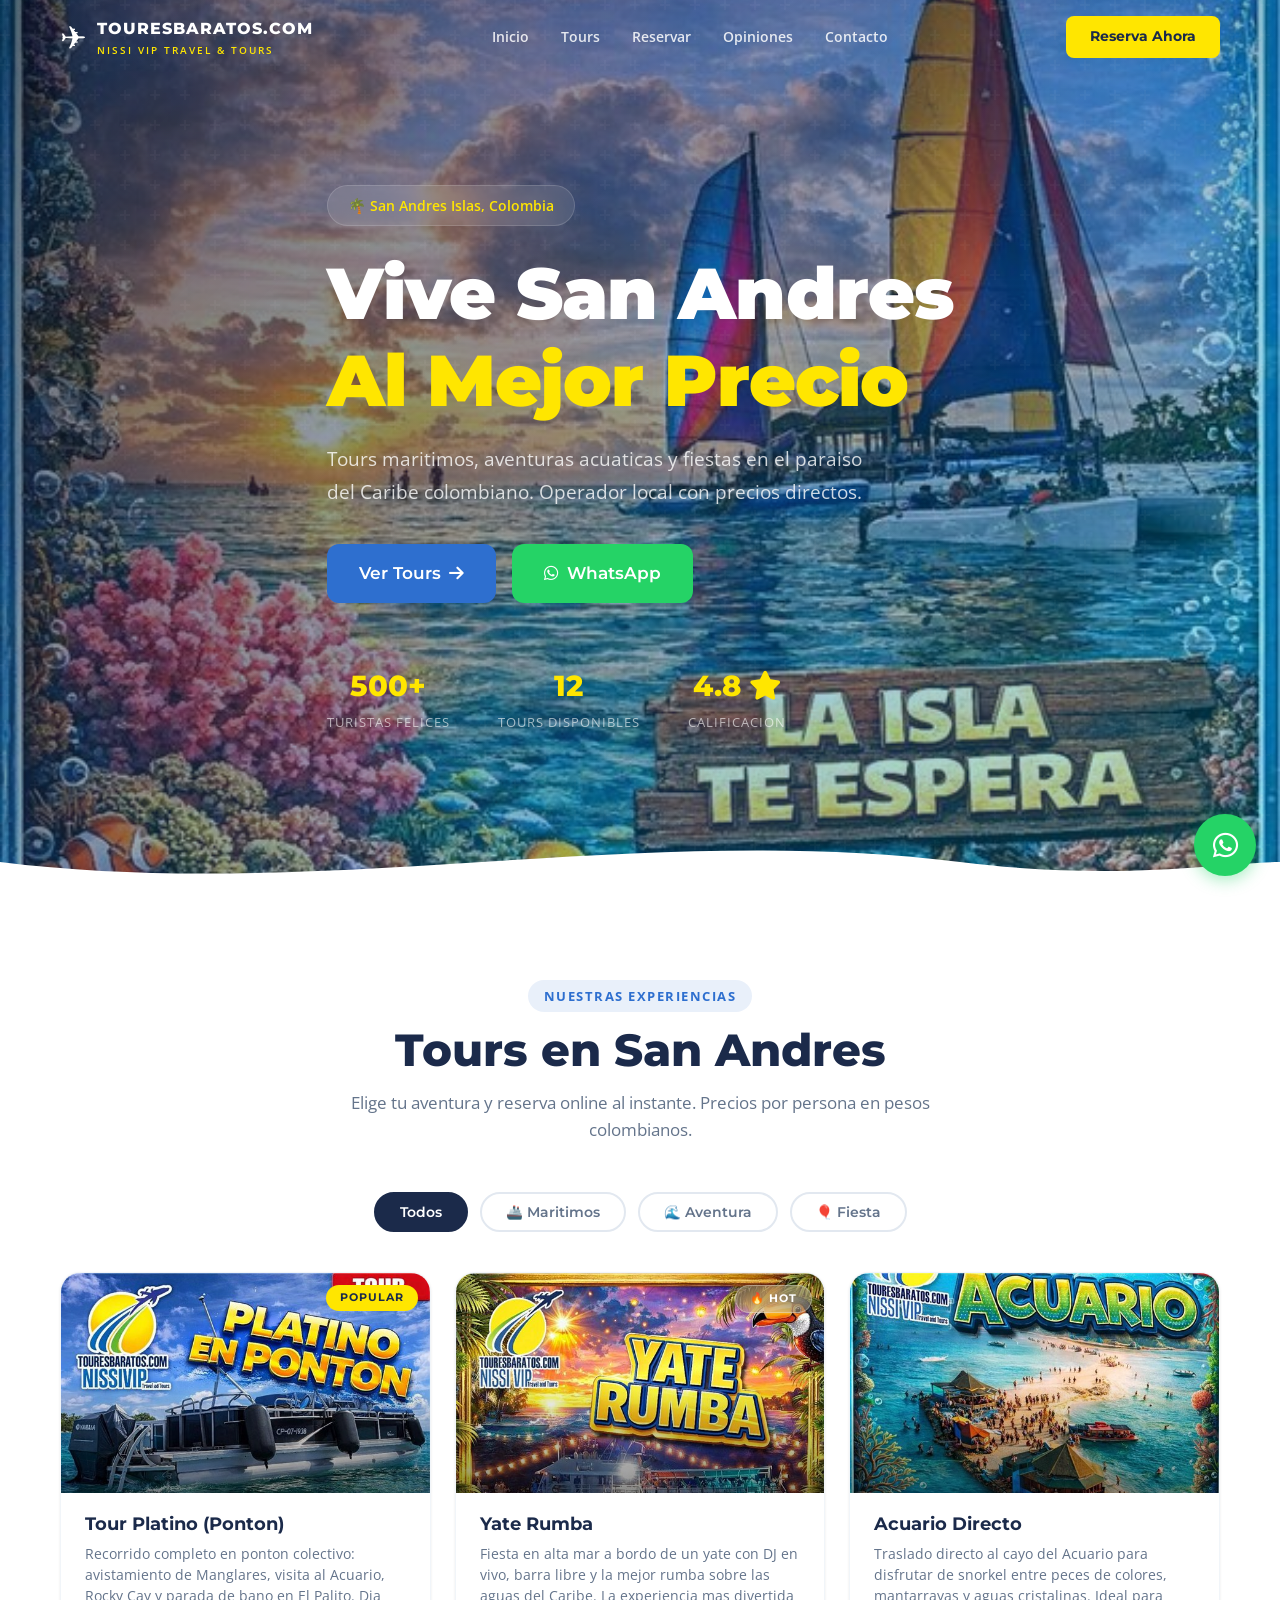
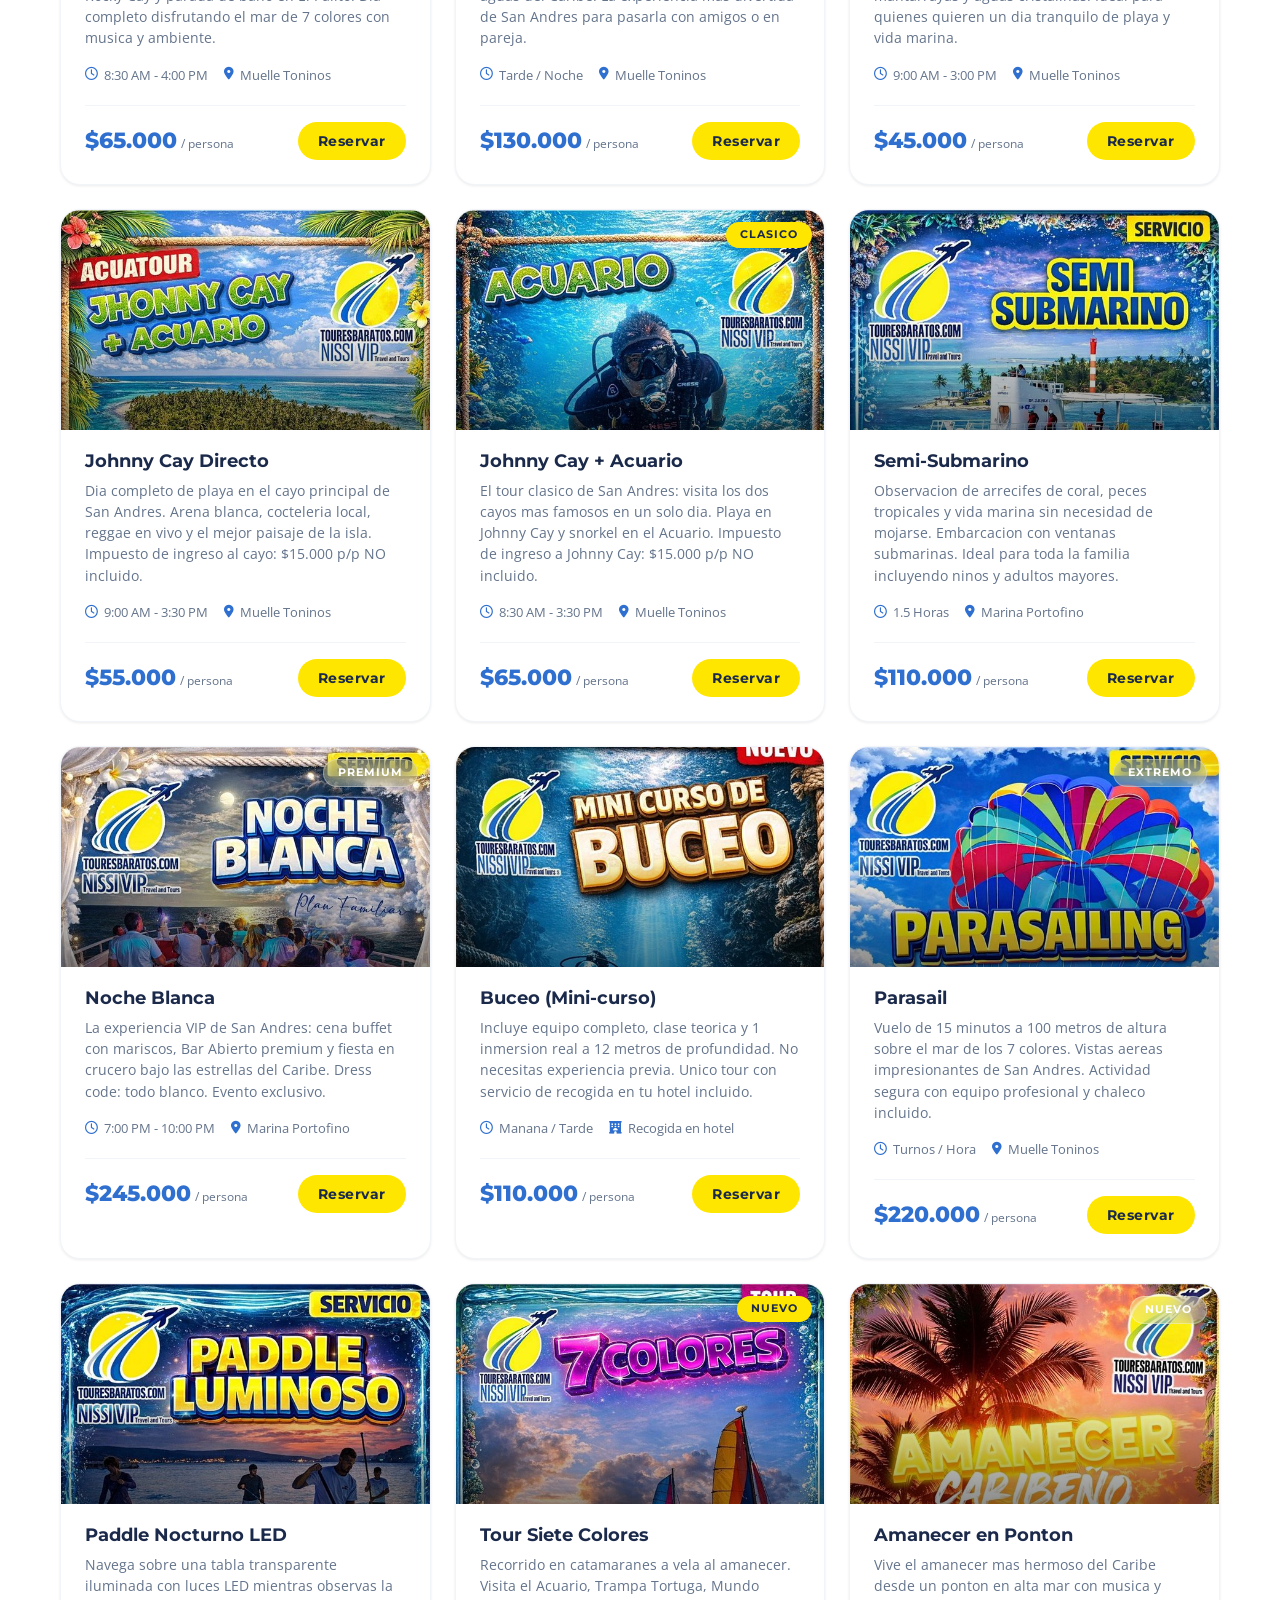
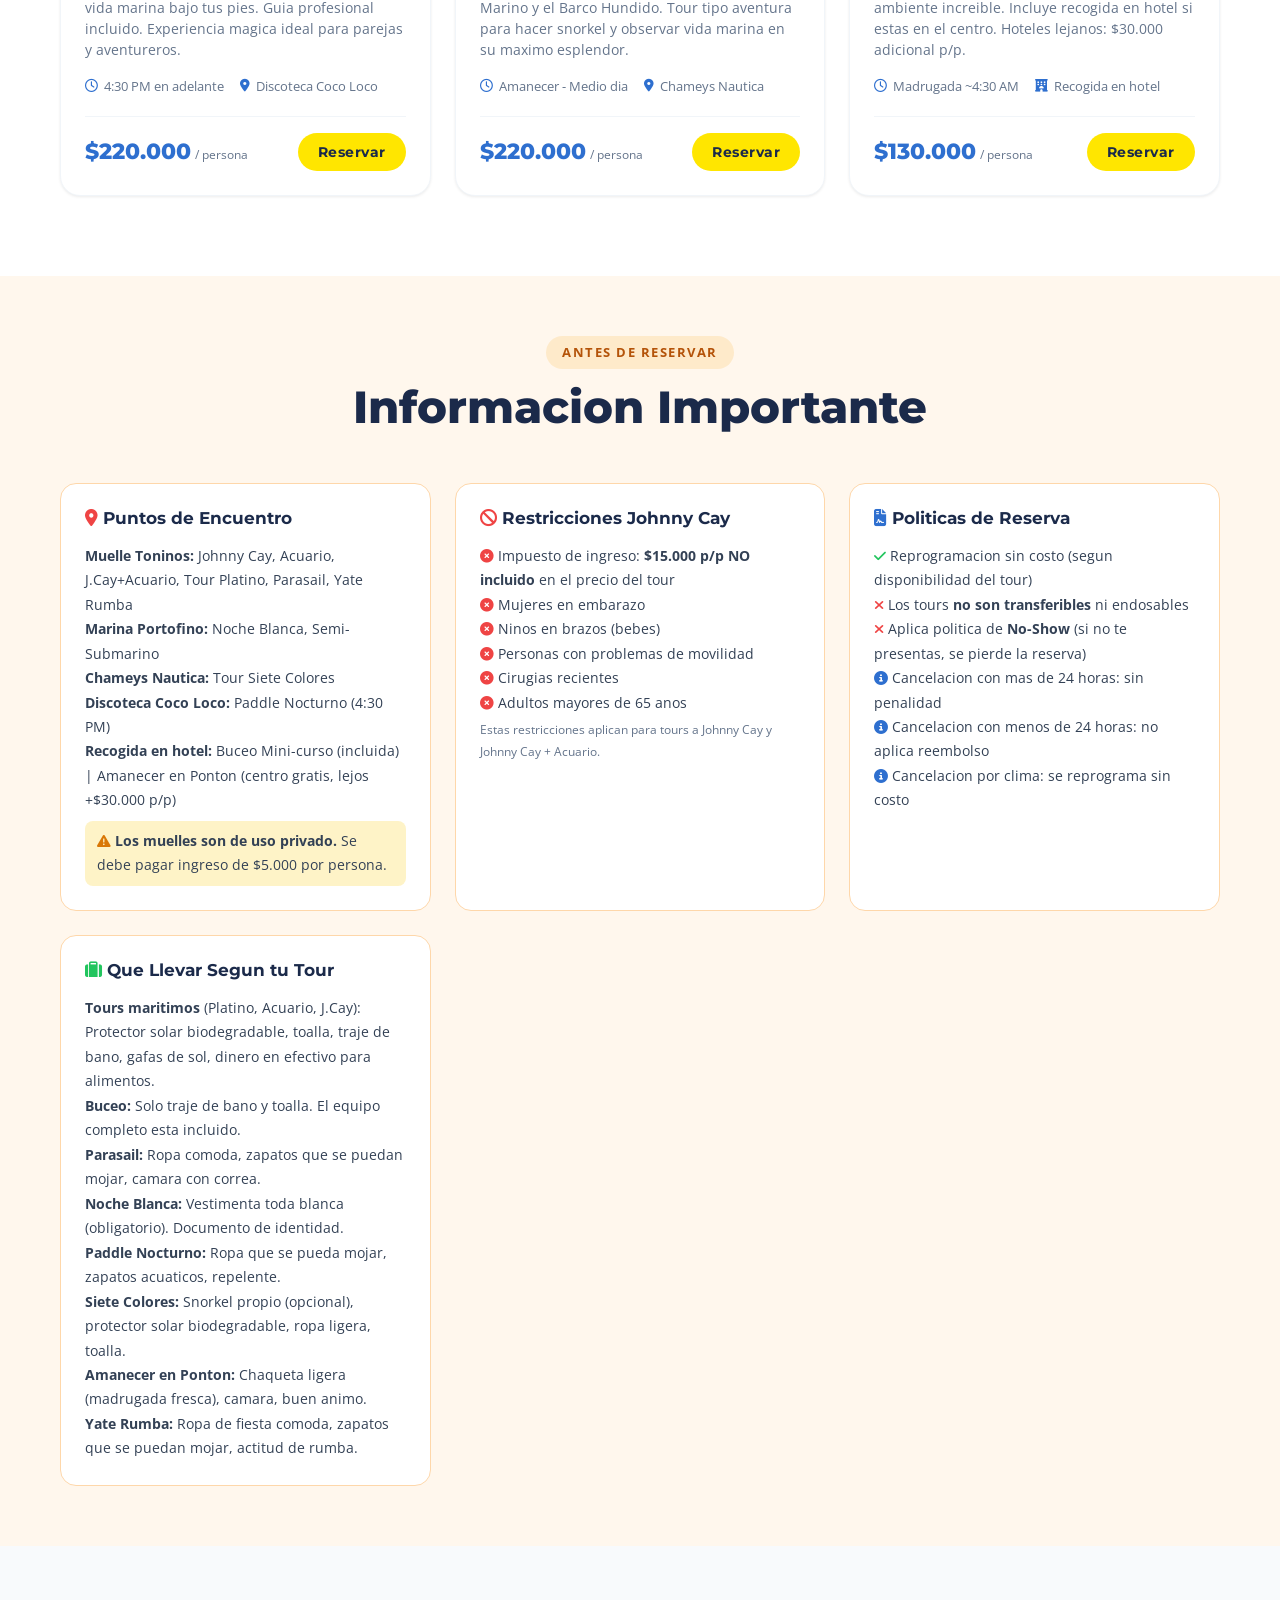
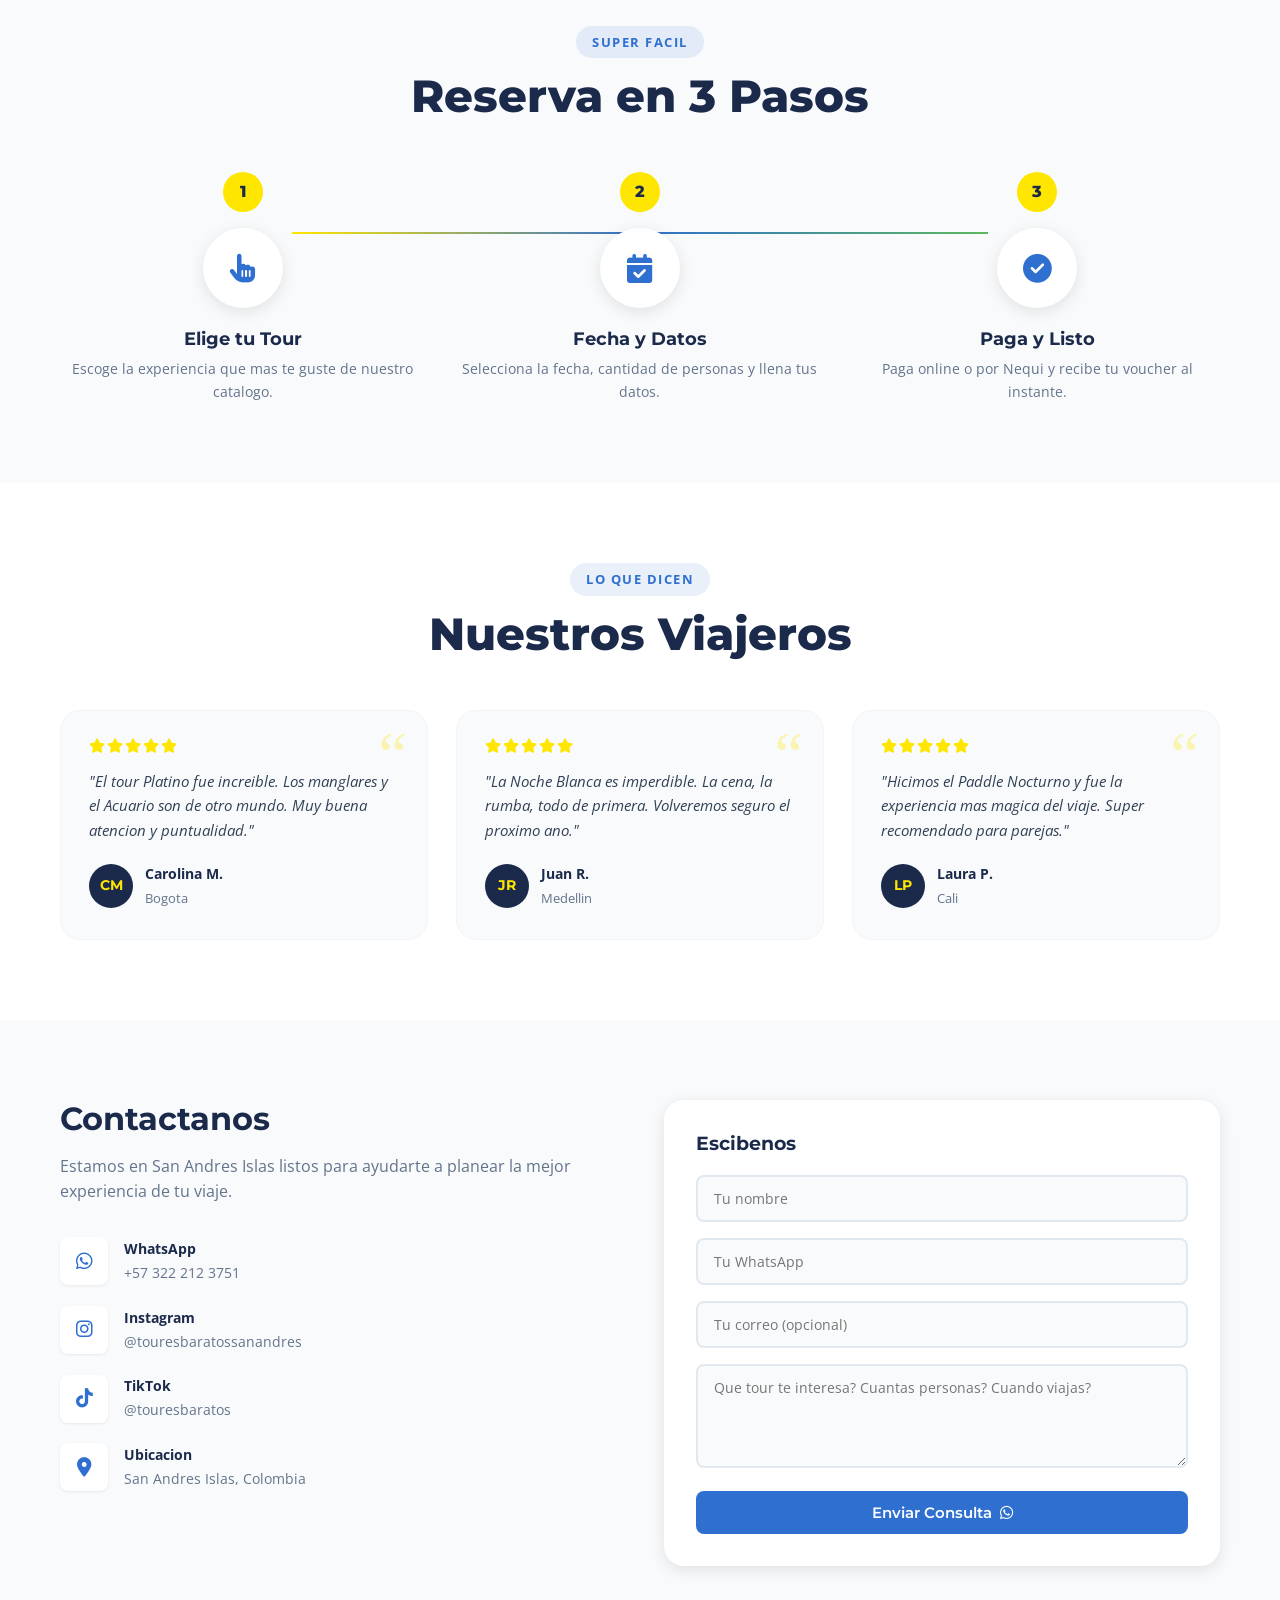
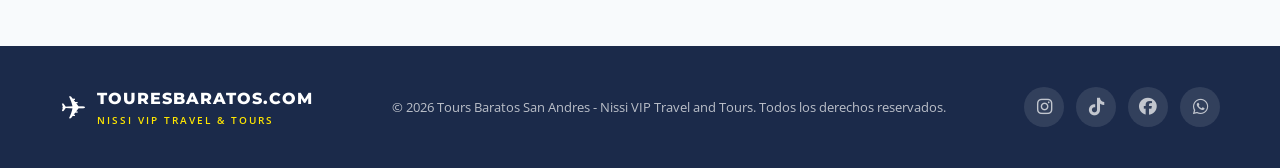
==== commit 8ef2a621: "Add Caribbean drone video background to hero section Replace static gradient with autoplay looping d" ====
--- a/index.html
+++ b/index.html
@@ -104,6 +104,9 @@
 
 <!-- ========== HERO ========== -->
 <header class="hero" id="inicio">
+    <video class="hero-video" autoplay muted loop playsinline poster="assets/flyers/web/flyer_page_17.jpg">
+        <source src="assets/video/hero-bg.mp4" type="video/mp4">
+    </video>
     <div class="hero-overlay"></div>
     <div class="hero-content">
         <p class="hero-badge">&#127796; San Andres Islas, Colombia</p>
--- a/css/styles.css
+++ b/css/styles.css
@@ -247,28 +247,41 @@
     min-height: 100vh;
     display: flex;
     align-items: center;
-    background: url('assets/flyers/web/flyer_page_17.jpg') center/cover no-repeat;
+    background: var(--navy);
     overflow: hidden;
+}
+
+.hero-video {
+    position: absolute;
+    top: 50%;
+    left: 50%;
+    min-width: 100%;
+    min-height: 100%;
+    width: auto;
+    height: auto;
+    transform: translate(-50%, -50%);
+    object-fit: cover;
+    z-index: 0;
 }
 
 .hero::before {
     content: '';
     position: absolute;
     inset: 0;
-    background: linear-gradient(135deg, rgba(10,22,40,0.88) 0%, rgba(27,42,74,0.75) 30%, rgba(0,119,182,0.6) 70%, rgba(0,180,216,0.5) 100%);
-    z-index: 0;
+    background: linear-gradient(135deg, rgba(10,22,40,0.65) 0%, rgba(27,42,74,0.5) 30%, rgba(0,119,182,0.35) 70%, rgba(0,180,216,0.25) 100%);
+    z-index: 1;
 }
 
 .hero-overlay {
     position: absolute;
     inset: 0;
     background: url("data:image/svg+xml,%3Csvg width='60' height='60' viewBox='0 0 60 60' xmlns='http://www.w3.org/2000/svg'%3E%3Cg fill='none' fill-rule='evenodd'%3E%3Cg fill='%23ffffff' fill-opacity='0.03'%3E%3Cpath d='M36 34v-4h-2v4h-4v2h4v4h2v-4h4v-2h-4zm0-30V0h-2v4h-4v2h4v4h2V6h4V4h-4zM6 34v-4H4v4H0v2h4v4h2v-4h4v-2H6zM6 4V0H4v4H0v2h4v4h2V6h4V4H6z'/%3E%3C/g%3E%3C/g%3E%3C/svg%3E");
-    z-index: 1;
+    z-index: 2;
 }
 
 .hero-content {
     position: relative;
-    z-index: 2;
+    z-index: 3;
     max-width: 1200px;
     margin: 0 auto;
     padding: 120px 20px 100px;
@@ -345,7 +358,7 @@
     bottom: -2px;
     left: 0;
     right: 0;
-    z-index: 3;
+    z-index: 4;
 }
 
 .hero-wave svg {
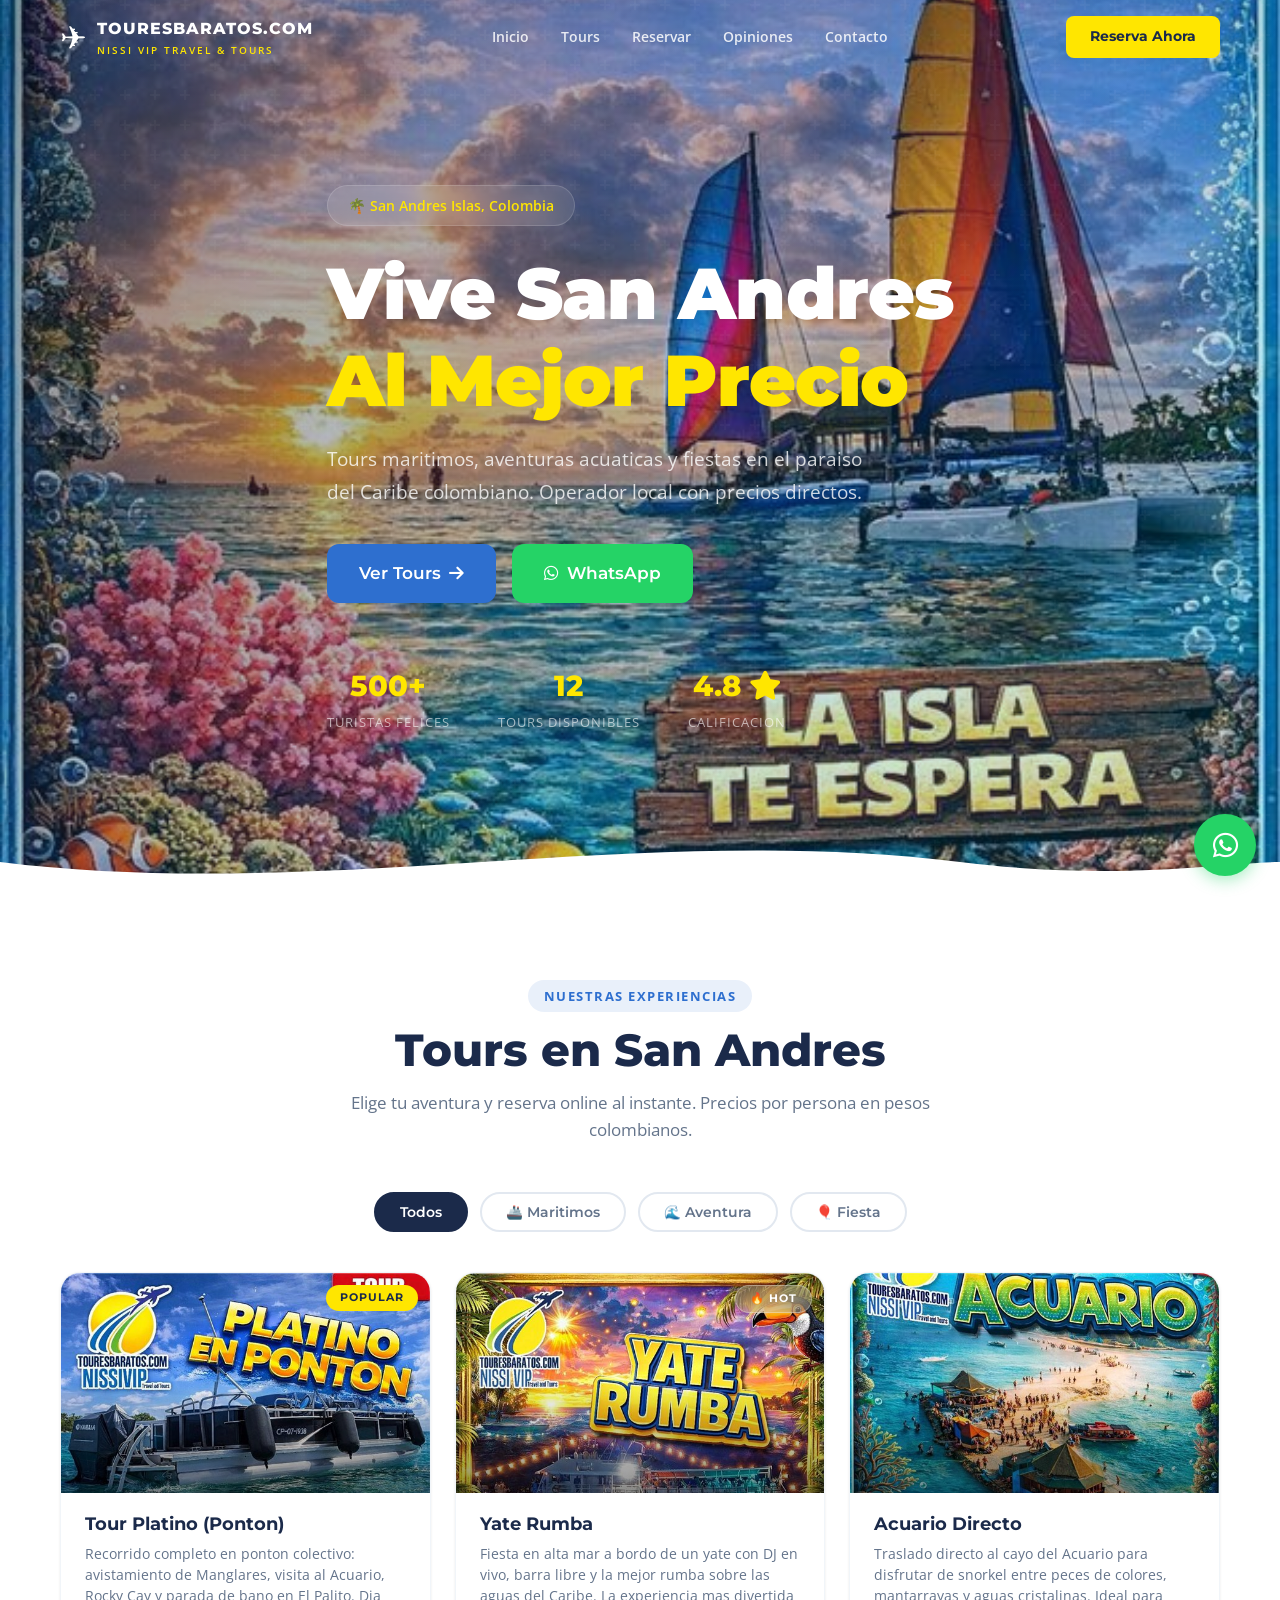
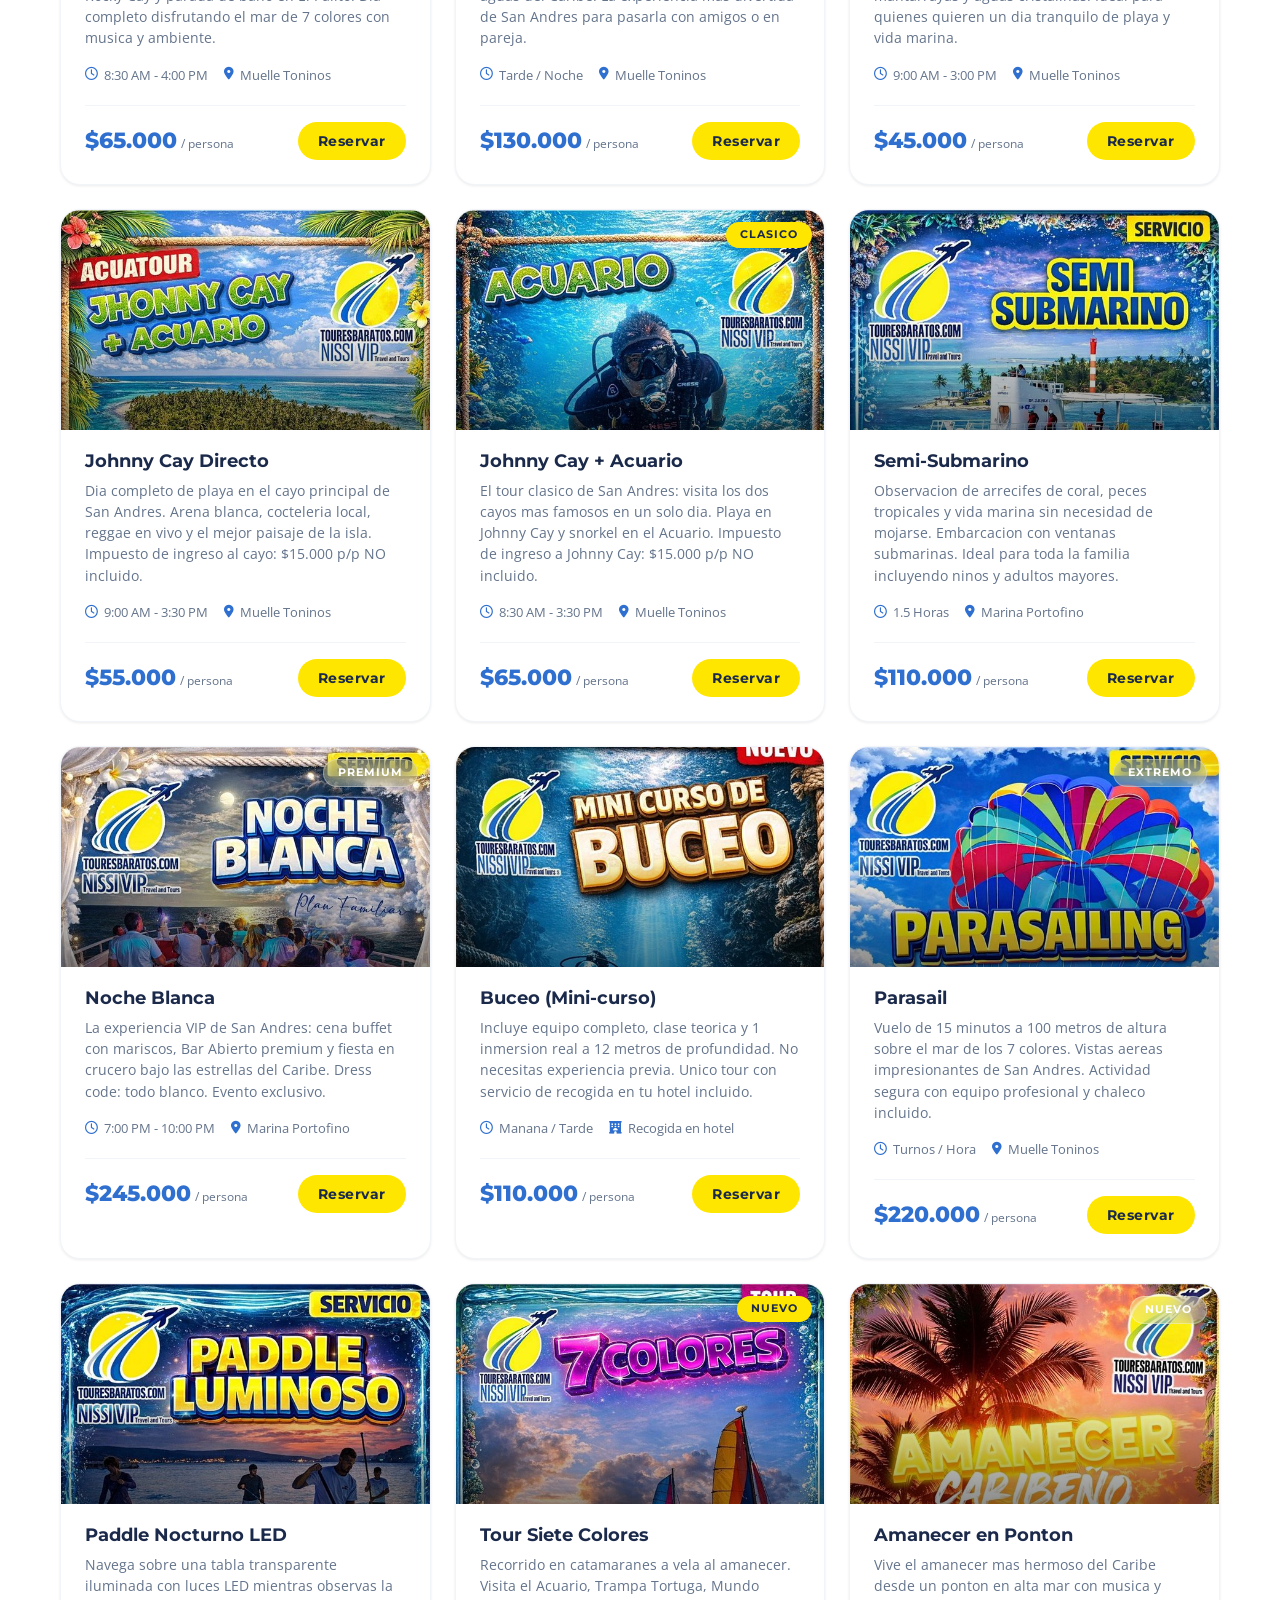
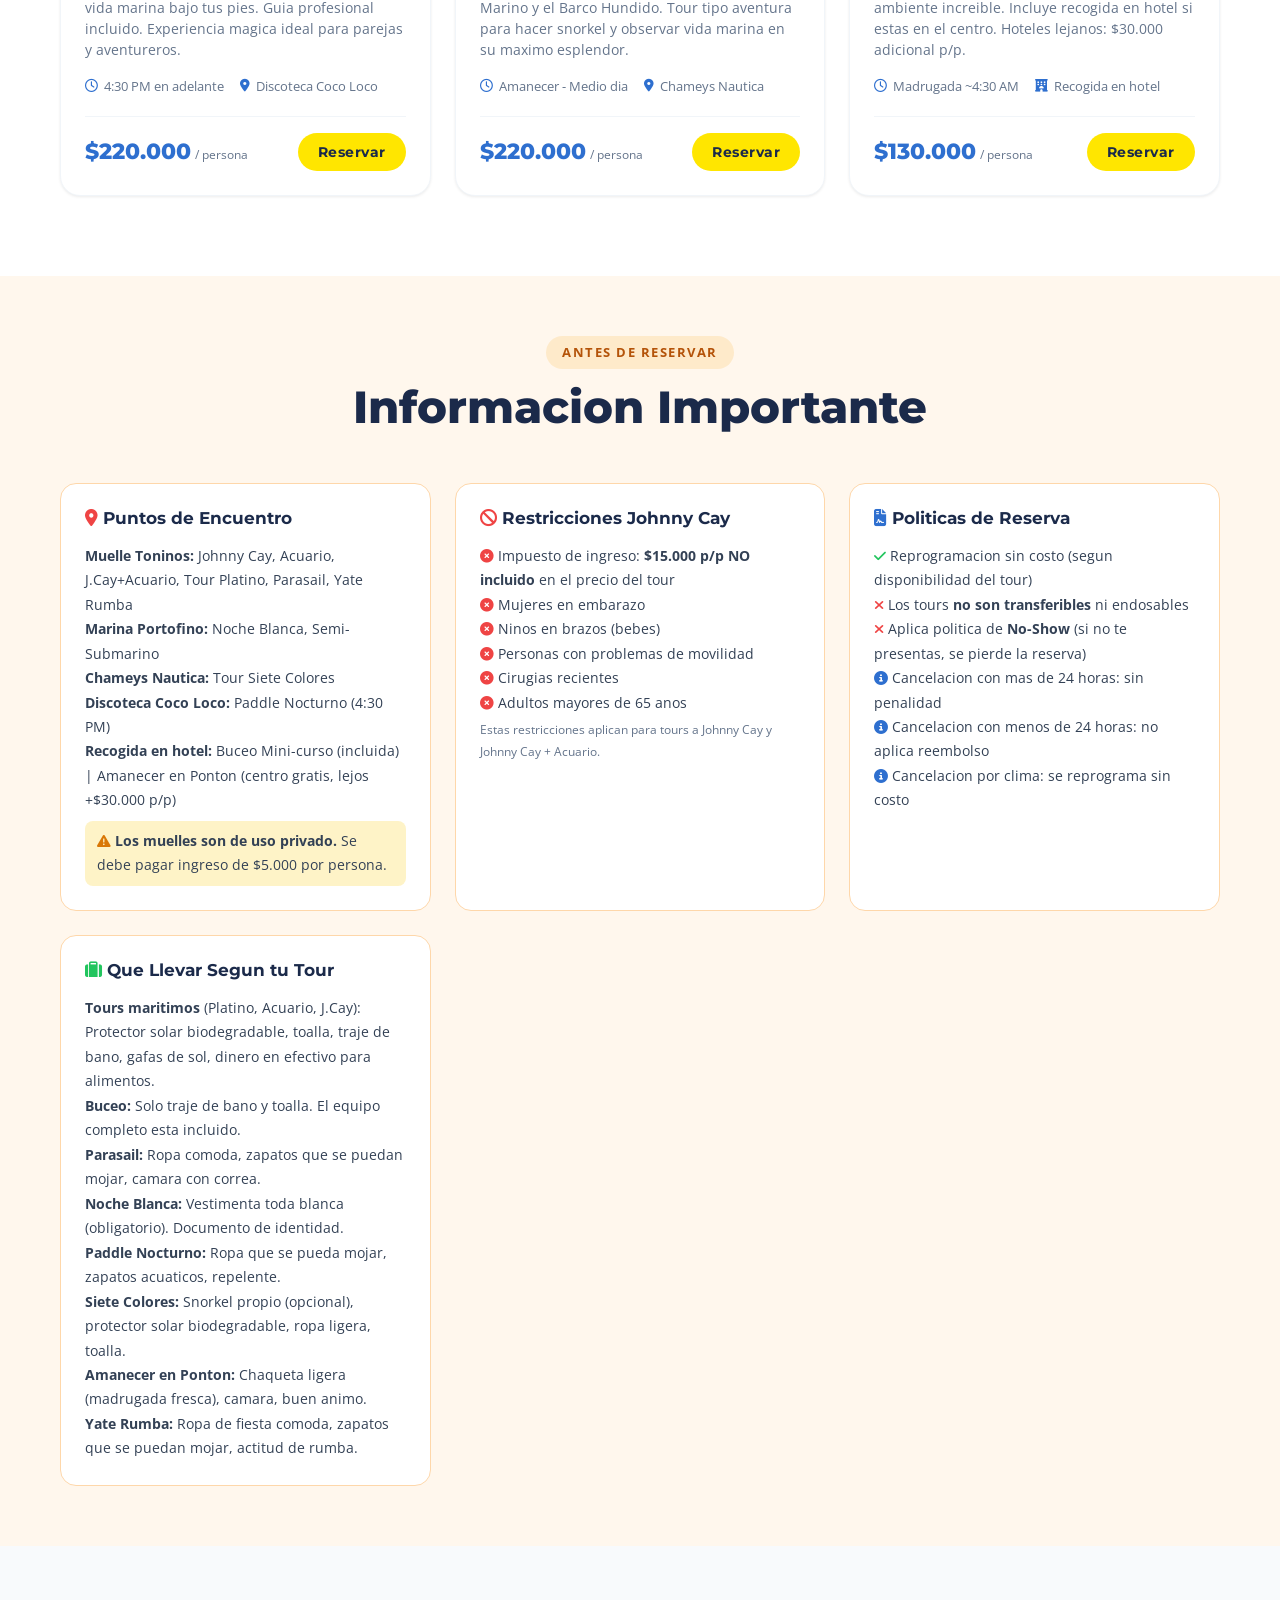
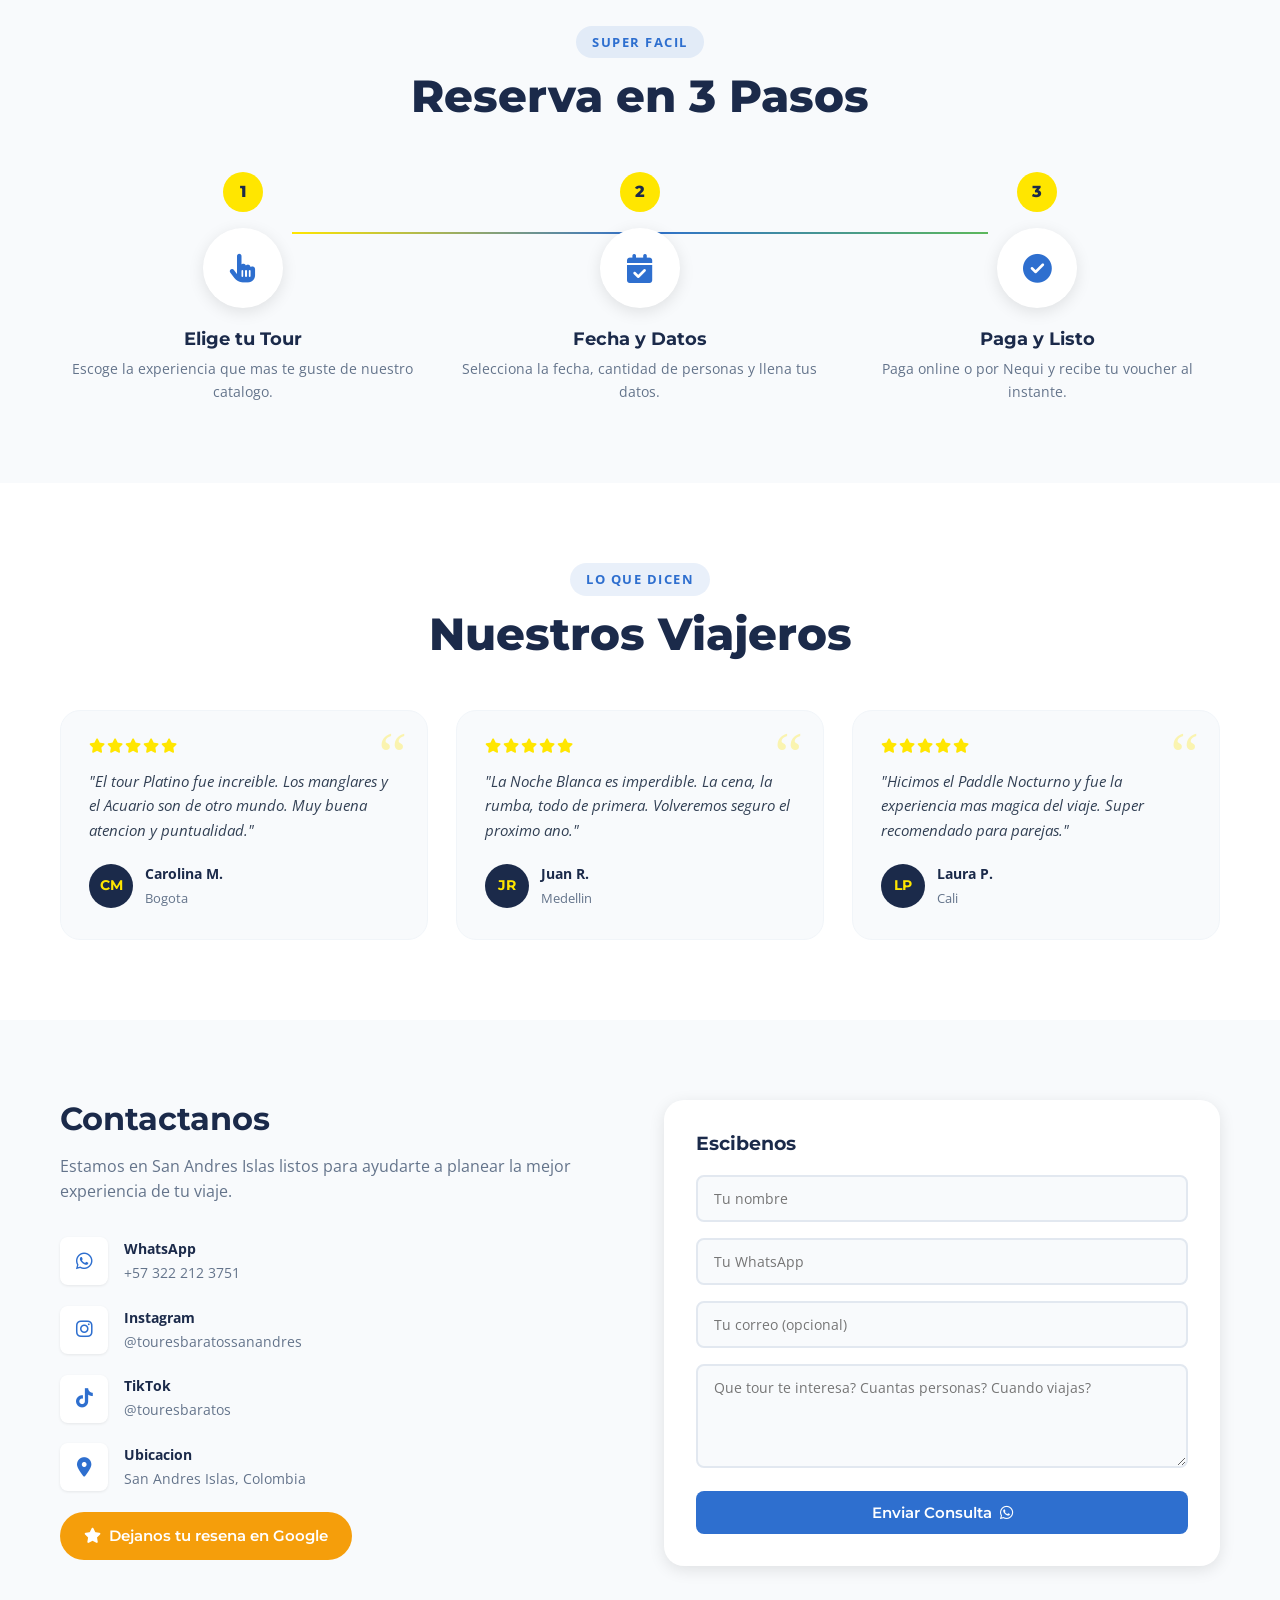
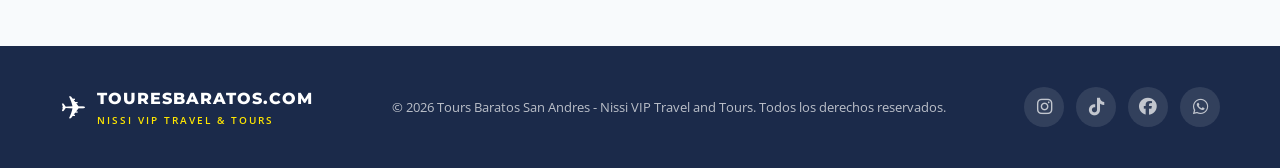
==== commit d8b3c818: "Add direct Google Business review link for 5-star ratings Replace generic Google Maps link with the " ====
--- a/index.html
+++ b/index.html
@@ -608,6 +608,9 @@
                         </div>
                     </div>
                 </div>
+                <a href="https://g.page/r/CfwfQWgudV0UEAE/review" target="_blank" class="btn btn-primary" style="margin-top: 20px; background: #F59E0B; border-radius: 50px;">
+                    <i class="fas fa-star"></i> Dejanos tu resena en Google
+                </a>
             </div>
             <form class="contact-form" id="contactForm">
                 <h3>Escibenos</h3>
--- a/css/styles.css
+++ b/css/styles.css
@@ -253,13 +253,10 @@
 
 .hero-video {
     position: absolute;
-    top: 50%;
-    left: 50%;
-    min-width: 100%;
-    min-height: 100%;
-    width: auto;
-    height: auto;
-    transform: translate(-50%, -50%);
+    top: 0;
+    left: 0;
+    width: 100%;
+    height: 100%;
     object-fit: cover;
     z-index: 0;
 }
@@ -268,7 +265,7 @@
     content: '';
     position: absolute;
     inset: 0;
-    background: linear-gradient(135deg, rgba(10,22,40,0.65) 0%, rgba(27,42,74,0.5) 30%, rgba(0,119,182,0.35) 70%, rgba(0,180,216,0.25) 100%);
+    background: linear-gradient(135deg, rgba(10,22,40,0.45) 0%, rgba(27,42,74,0.35) 30%, rgba(0,119,182,0.2) 70%, rgba(0,180,216,0.15) 100%);
     z-index: 1;
 }
 
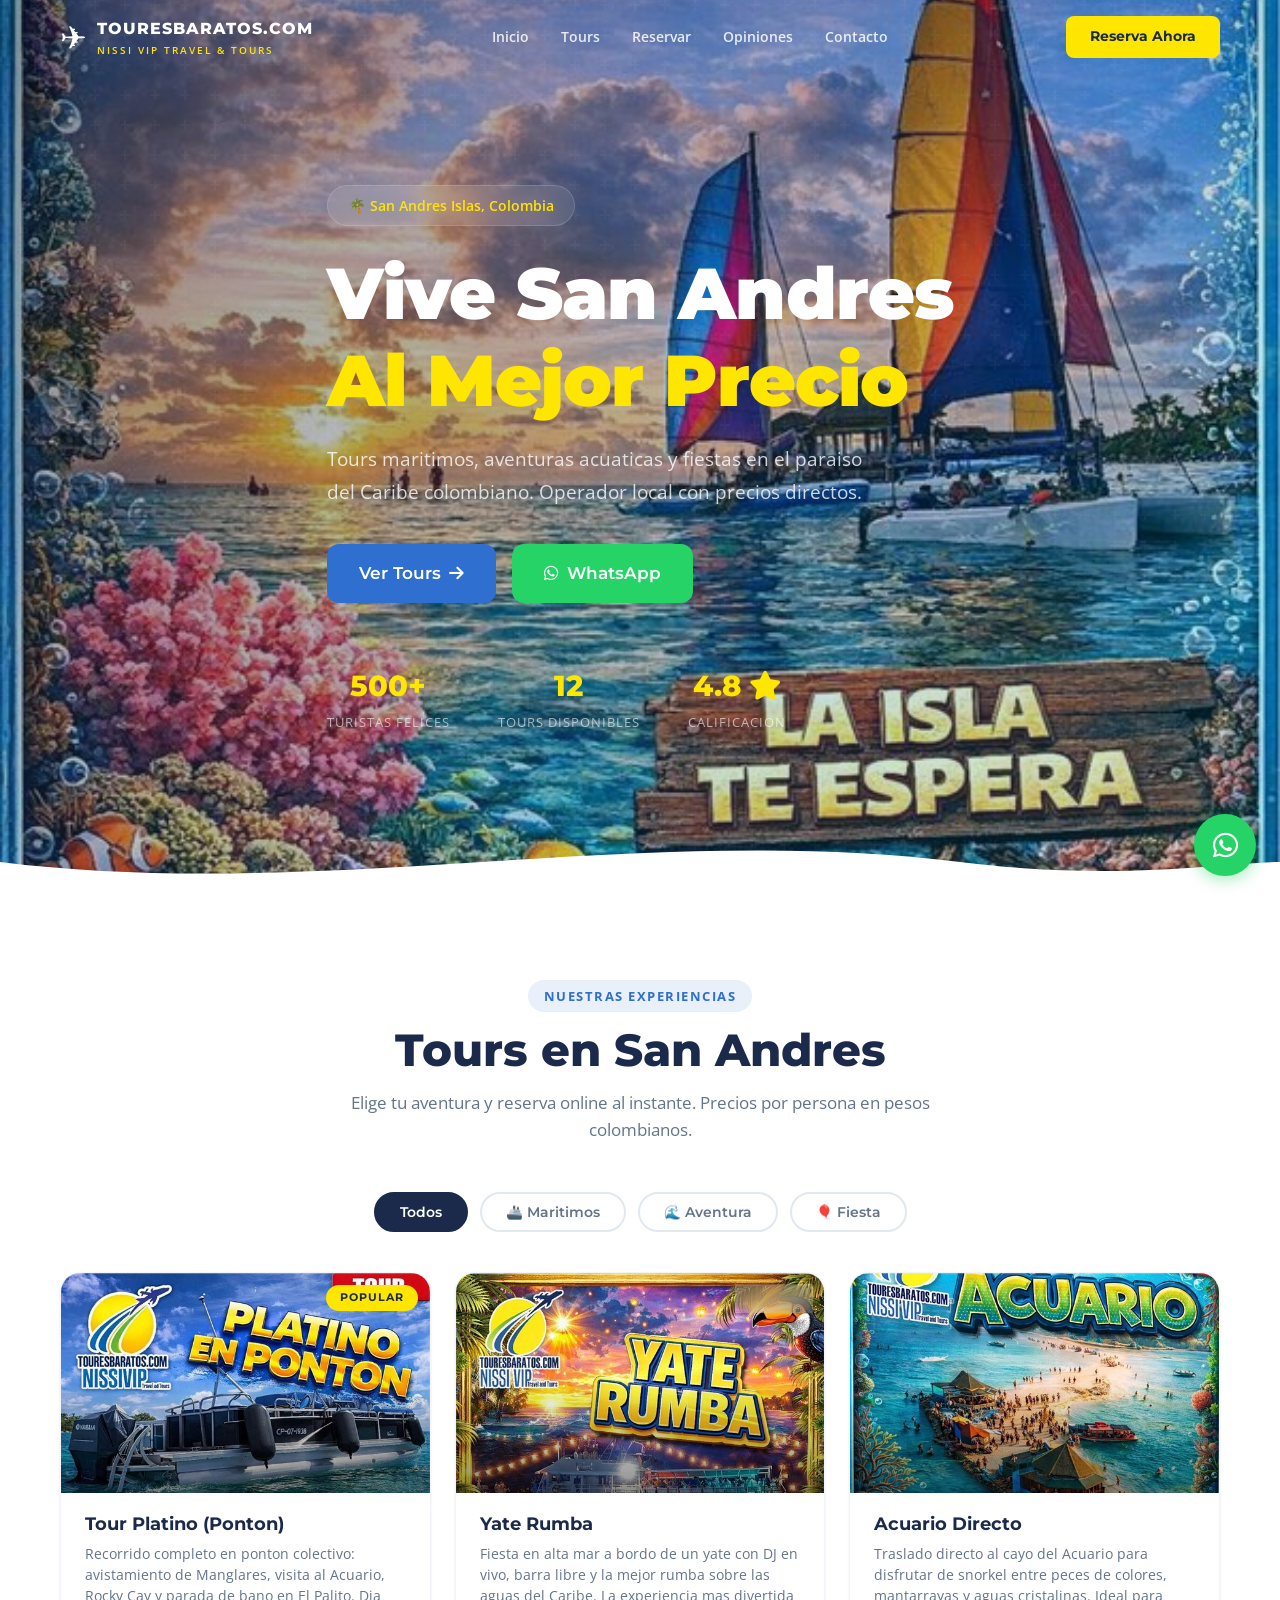
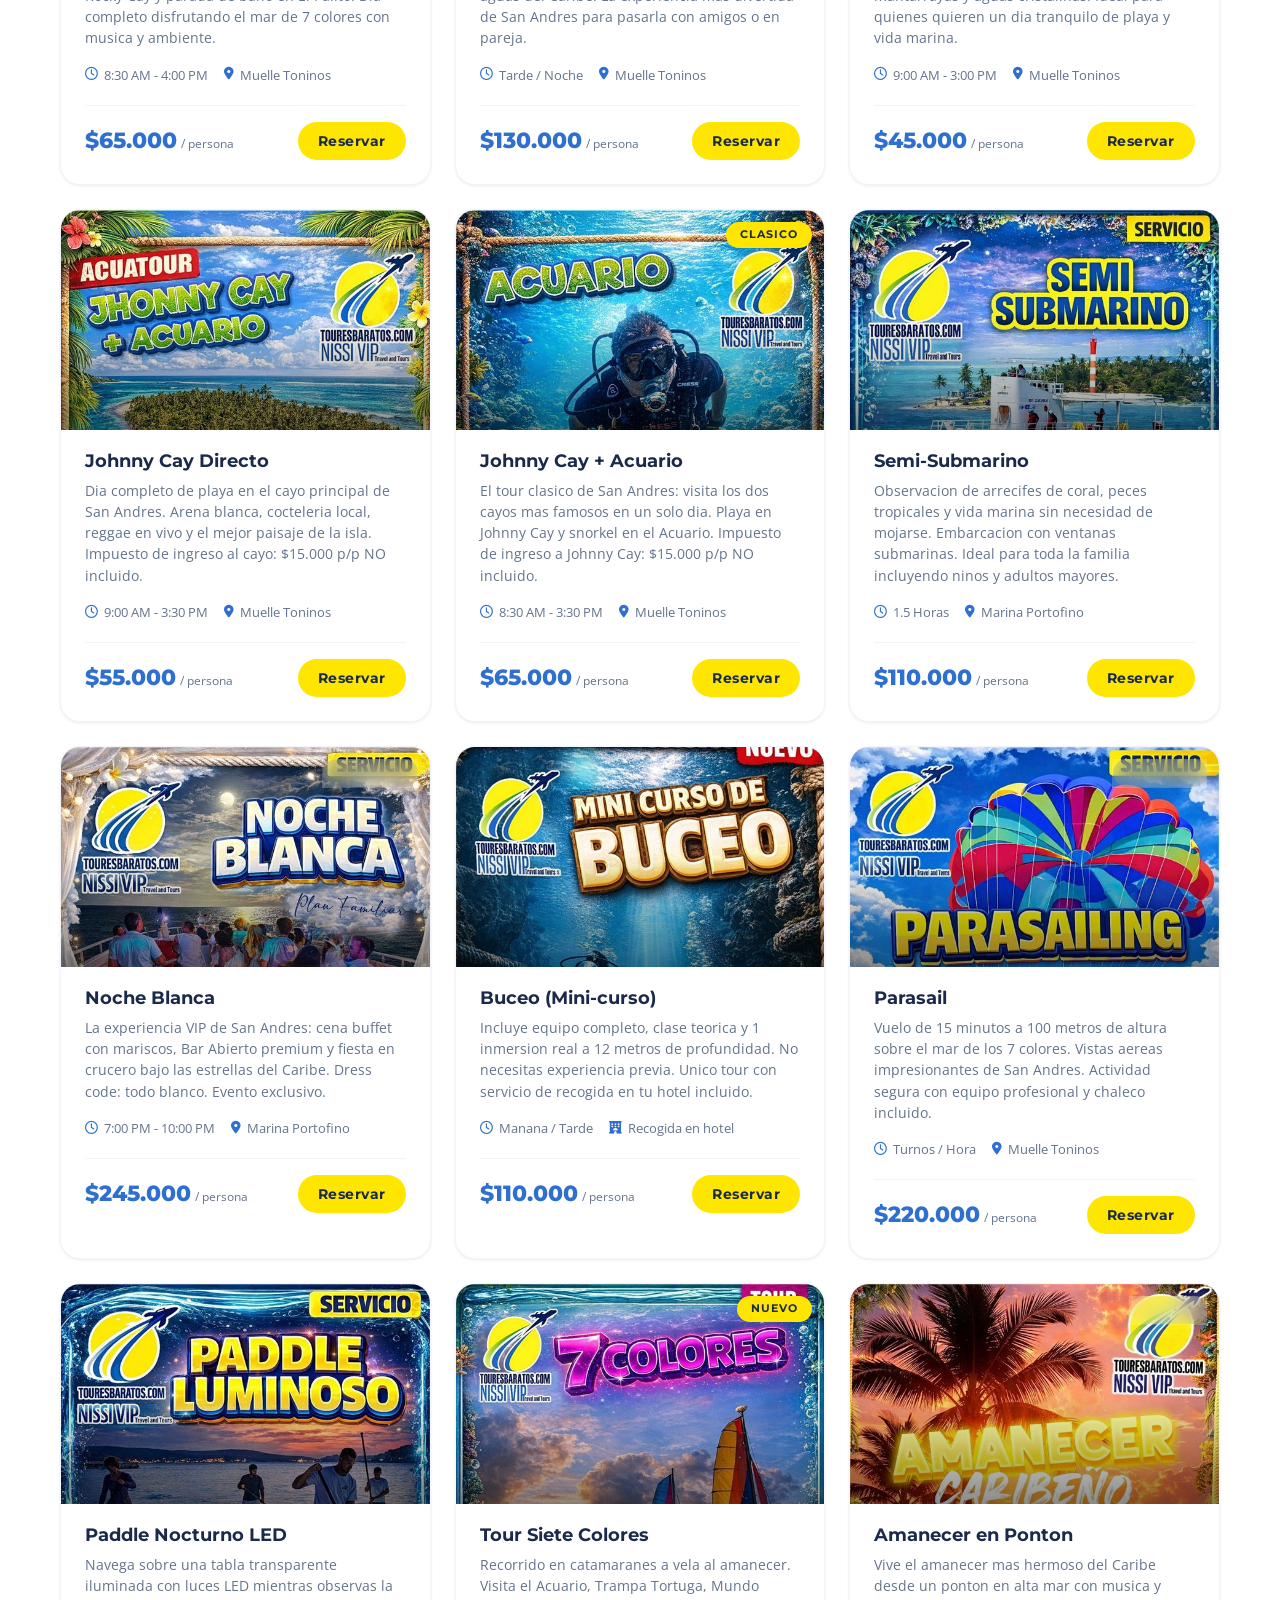
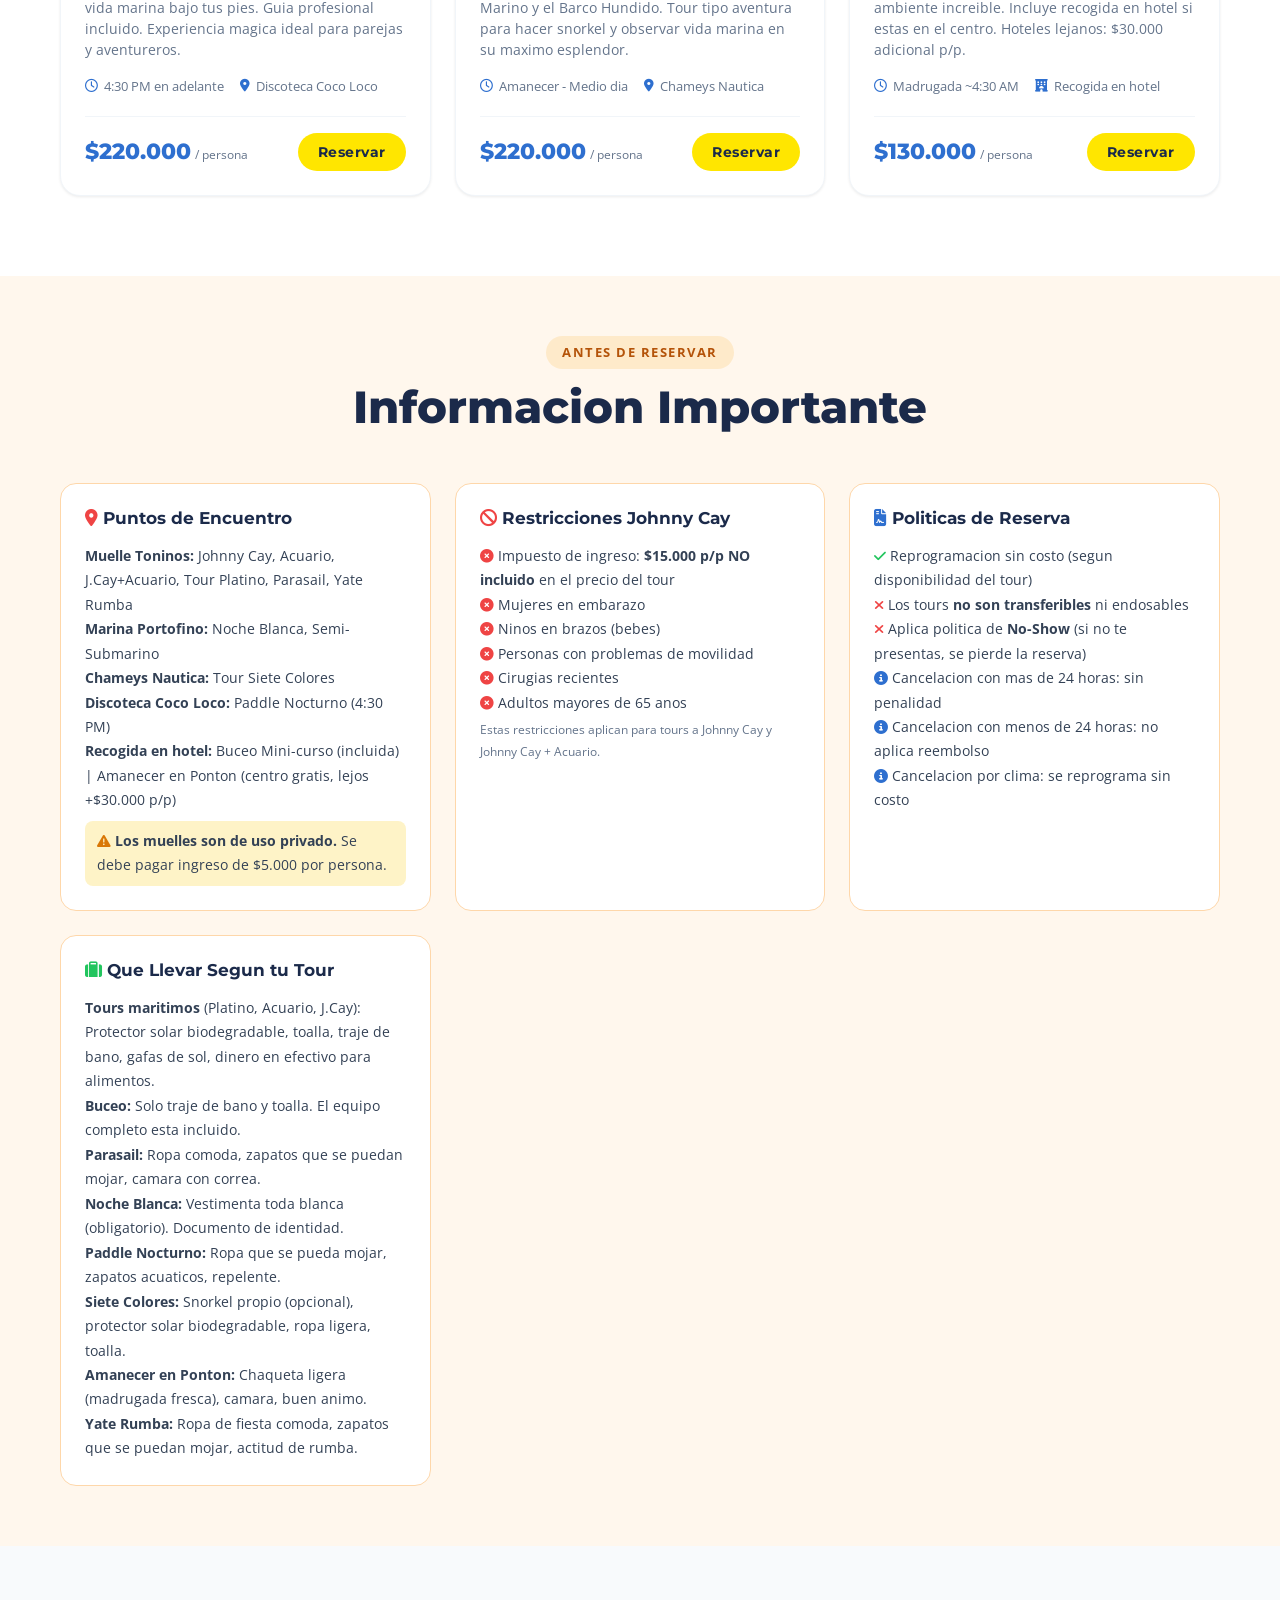
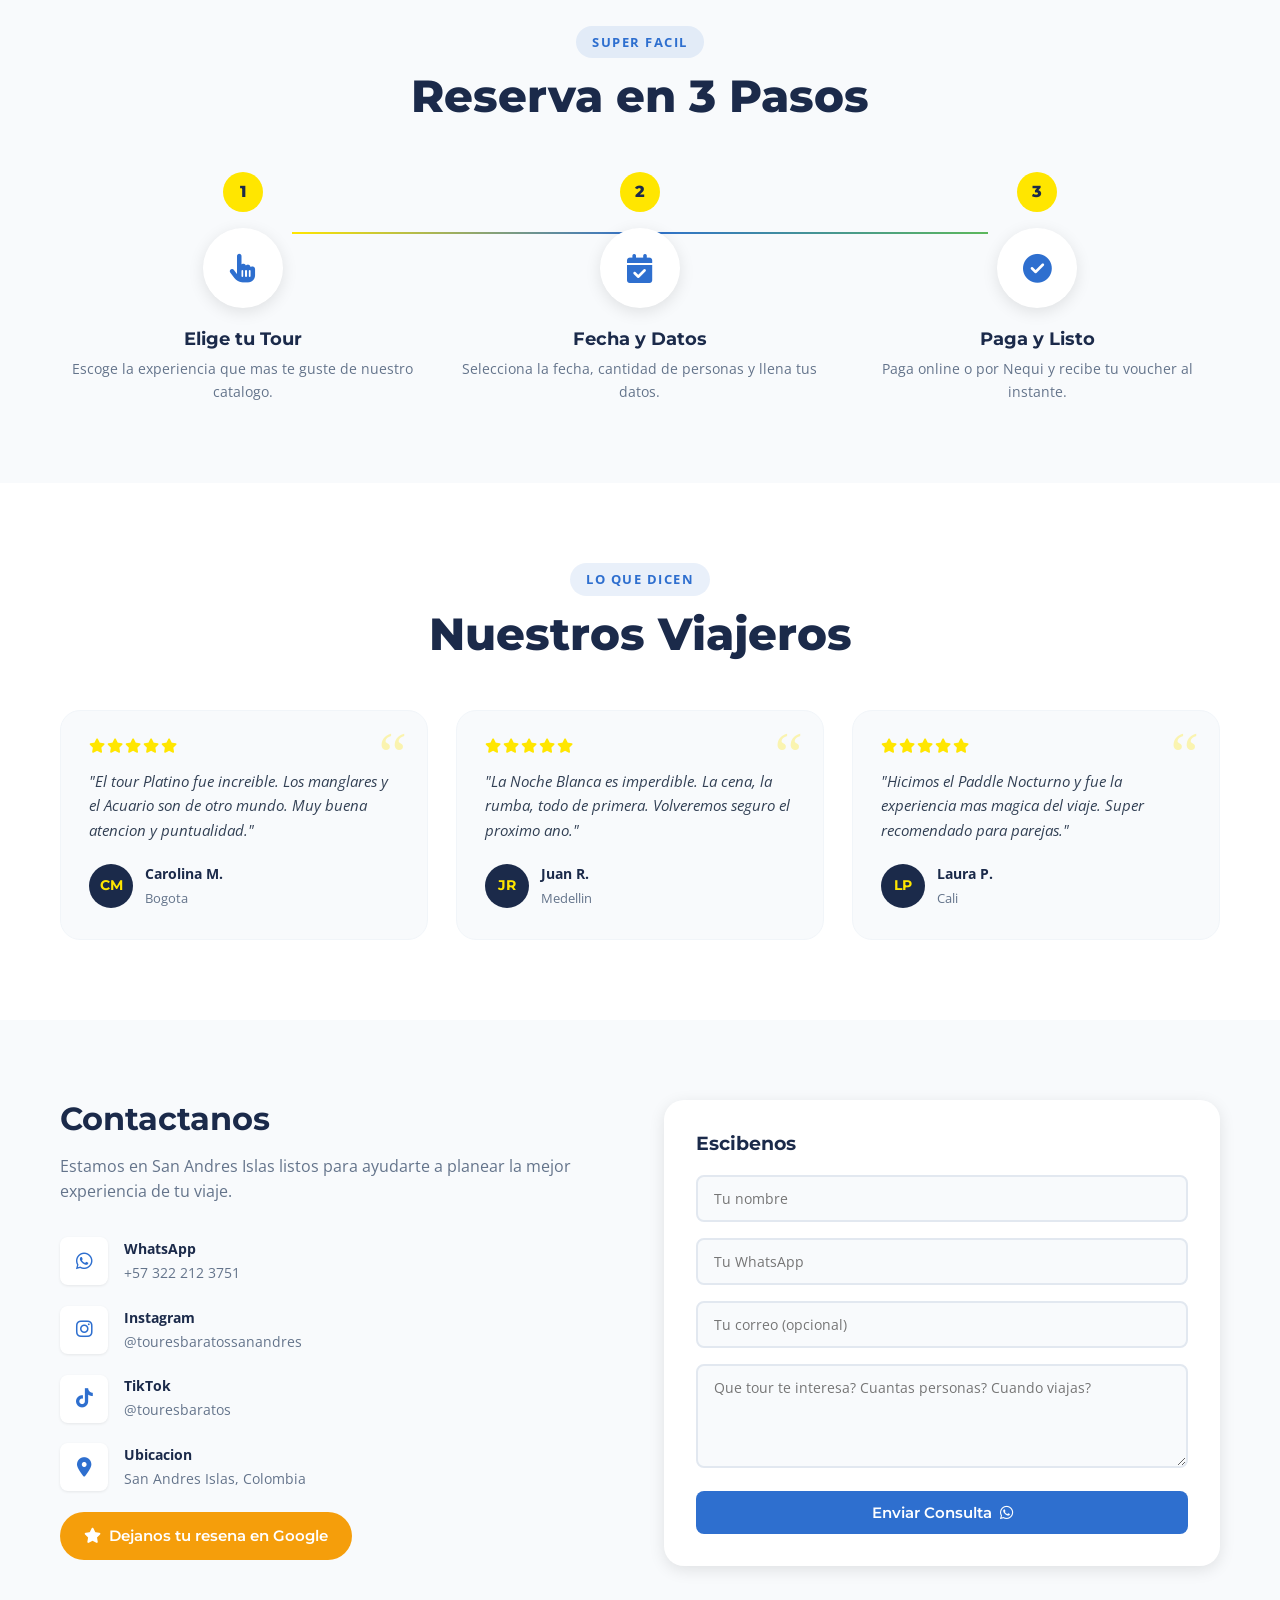
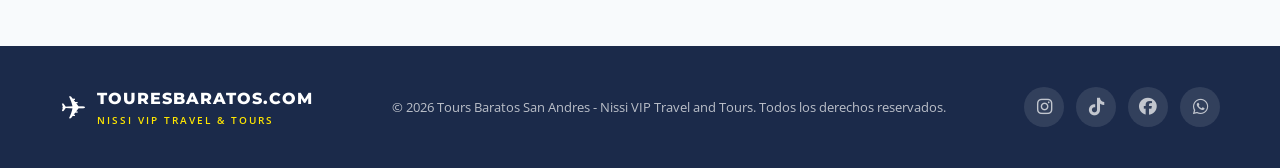
==== commit 32ff24d7: "﻿Fix PDF: host jsPDF locally instead of broken CDN The CDN URL (cdnjs.cloudflare.com/ajax/libs/jspdf" ====
--- a/index.html
+++ b/index.html
@@ -645,10 +645,10 @@
             </div>
             <p class="footer-copy">&copy; 2026 Tours Baratos San Andres - Nissi VIP Travel and Tours. Todos los derechos reservados.</p>
             <div class="footer-social">
-                <a href="#" aria-label="Instagram"><i class="fab fa-instagram"></i></a>
-                <a href="#" aria-label="TikTok"><i class="fab fa-tiktok"></i></a>
-                <a href="#" aria-label="Facebook"><i class="fab fa-facebook"></i></a>
-                <a href="#" aria-label="WhatsApp"><i class="fab fa-whatsapp"></i></a>
+                <a href="https://instagram.com/touresbaratos" target="_blank" rel="noopener" aria-label="Instagram"><i class="fab fa-instagram"></i></a>
+                <a href="https://tiktok.com/@touresbaratos" target="_blank" rel="noopener" aria-label="TikTok"><i class="fab fa-tiktok"></i></a>
+                <a href="https://facebook.com/NissiVipTravel" target="_blank" rel="noopener" aria-label="Facebook"><i class="fab fa-facebook"></i></a>
+                <a href="https://wa.me/573222123751?text=Hola%20quiero%20info%20sobre%20tours" target="_blank" rel="noopener" aria-label="WhatsApp"><i class="fab fa-whatsapp"></i></a>
             </div>
         </div>
     </div>
@@ -664,8 +664,22 @@
         </div>
 
         <form id="bookingForm" class="booking-form">
-            <input type="hidden" id="bookingTourId">
-
+            <!-- ===== CART: Tours seleccionados ===== -->
+            <div style="margin-bottom:12px;">
+                <label style="font-weight:700;color:#1B2A4A;font-size:0.9rem;display:block;margin-bottom:8px;">
+                    <i class="fas fa-shopping-cart"></i> Tours seleccionados
+                </label>
+                <div id="cartItemsList"></div>
+                <div style="margin-top:8px;">
+                    <select id="addTourSelect" style="width:100%;padding:10px 12px;border:1px solid #E2E8F0;border-radius:8px;font-size:0.85rem;color:#334155;background:#F8FAFC;cursor:pointer;">
+                        <option value="">+ Agregar otro tour...</option>
+                    </select>
+                </div>
+            </div>
+
+            <hr style="border:none;border-top:1px solid #E2E8F0;margin:16px 0;">
+
+            <!-- ===== Datos del cliente ===== -->
             <div class="form-row">
                 <div class="form-group">
                     <label><i class="fas fa-user"></i> Nombre completo</label>
@@ -688,21 +702,6 @@
                 </div>
             </div>
 
-            <div class="form-row">
-                <div class="form-group">
-                    <label><i class="fas fa-calendar"></i> Fecha del tour</label>
-                    <input type="date" id="bookDate" required>
-                </div>
-                <div class="form-group">
-                    <label><i class="fas fa-users"></i> Personas</label>
-                    <div class="qty-control">
-                        <button type="button" onclick="changeQty(-1)">-</button>
-                        <input type="number" id="bookQty" value="1" min="1" max="20" readonly>
-                        <button type="button" onclick="changeQty(1)">+</button>
-                    </div>
-                </div>
-            </div>
-
             <div class="form-group">
                 <label><i class="fas fa-hotel"></i> Hotel donde te hospedas</label>
                 <input type="text" id="bookHotel" placeholder="Nombre del hotel (para recogida)">
@@ -714,16 +713,9 @@
             </div>
 
             <div class="booking-summary" id="bookingSummary">
-                <div class="summary-line">
-                    <span id="summaryTour">Tour</span>
-                    <span id="summaryUnitPrice">$0</span>
-                </div>
-                <div class="summary-line">
-                    <span>Personas: <span id="summaryQty">1</span></span>
-                    <span id="summarySubtotal">$0</span>
-                </div>
+                <div id="summaryLines"></div>
                 <div class="summary-line" id="surchargeRow" style="display:none; color:#B45309;">
-                    <span><i class="fas fa-credit-card" style="font-size:0.75rem;"></i> Recargo pago con tarjeta (7%)</span>
+                    <span><i class="fas fa-credit-card" style="font-size:0.75rem;"></i> Recargo tarjeta (7%)</span>
                     <span id="summarySurcharge">$0</span>
                 </div>
                 <div class="summary-total">
@@ -794,17 +786,22 @@
         <p>Tu codigo de reserva es:</p>
         <div class="reservation-code" id="reservationCode">TB-000000</div>
         <p>Te contactaremos por WhatsApp en los proximos minutos para confirmar tu reserva.</p>
-        <div class="success-actions">
-            <button class="btn btn-primary" onclick="closeSuccess()">Entendido</button>
-            <a href="#" class="btn btn-whatsapp" id="successWhatsapp" target="_blank">
-                <i class="fab fa-whatsapp"></i> Escribenos ya
+        <div class="success-actions" style="display:flex; flex-direction:column; gap:10px; align-items:center;">
+            <a href="https://wa.me/573222123751" class="btn btn-whatsapp" id="successWhatsapp" target="_blank" rel="noopener" style="width:100%; max-width:320px; text-align:center;">
+                <i class="fab fa-whatsapp"></i> Escribenos por WhatsApp
             </a>
+            <button class="btn btn-primary" id="btnDownloadPDF" onclick="downloadVoucherPDF()" style="width:100%; max-width:320px;">
+                <i class="fas fa-file-pdf"></i> Descargar Voucher PDF
+            </button>
+            <button class="btn btn-outline" onclick="closeSuccess()" style="width:100%; max-width:320px;">Cerrar</button>
         </div>
     </div>
 </div>
 
 <!-- Bold Checkout Widget -->
 <script src="https://checkout.bold.co/library/boldPaymentButton.js" async></script>
+<!-- jsPDF for downloadable PDF vouchers -->
+<script src="js/jspdf.min.js"></script>
 <script src="js/app.js"></script>
 
 <!-- Lazy load tour card background images -->
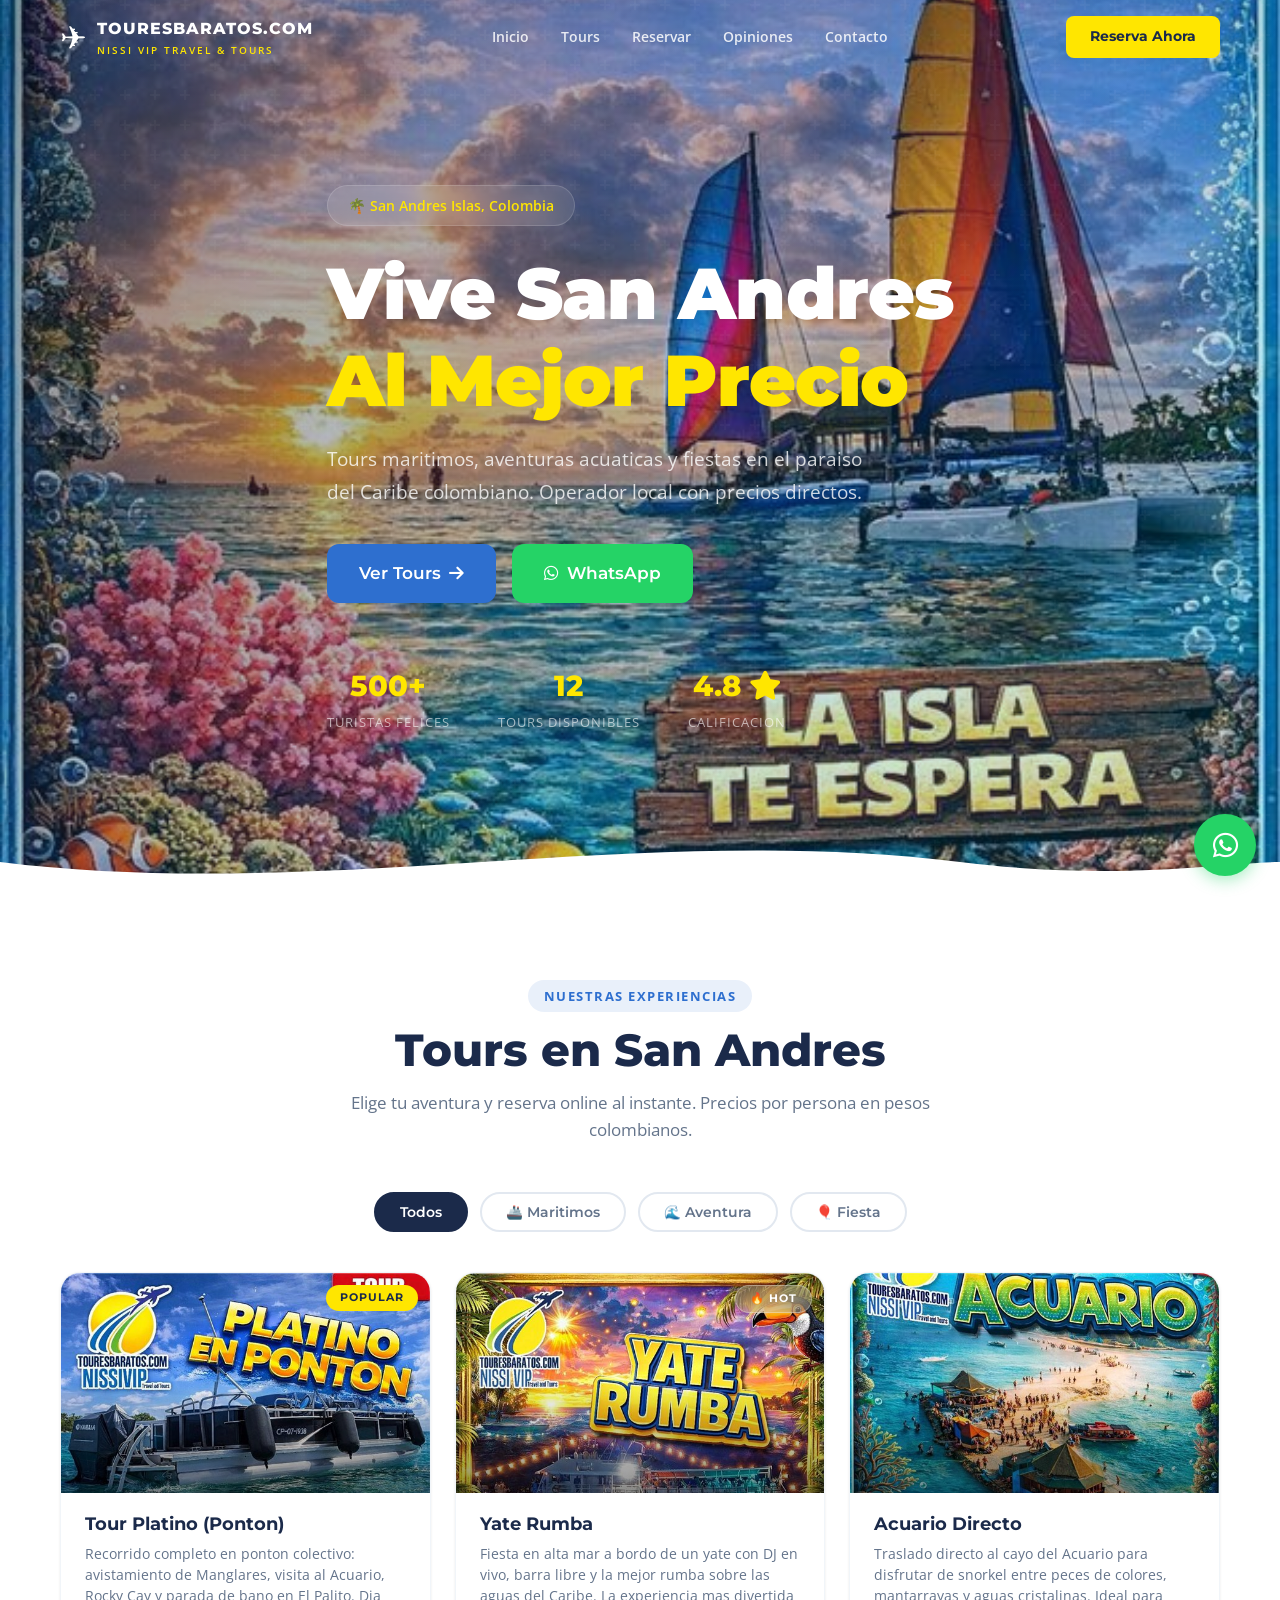
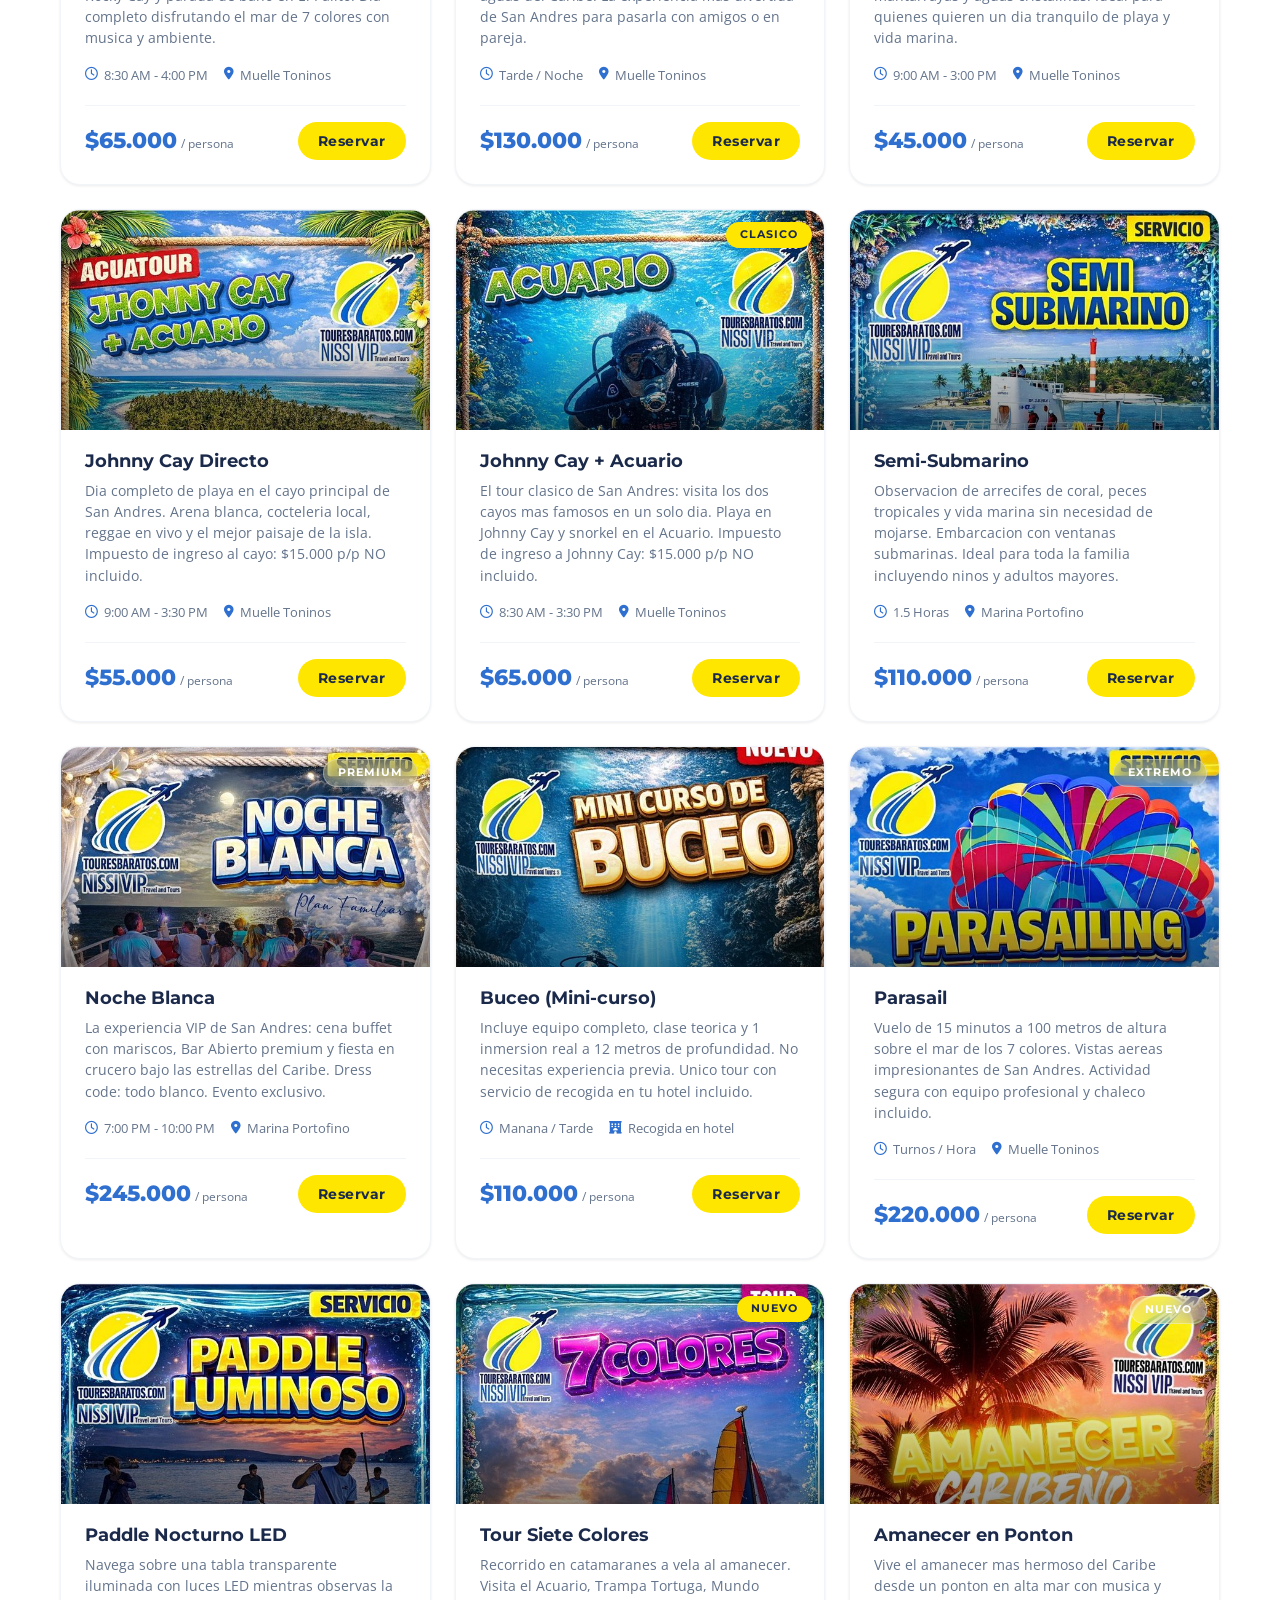
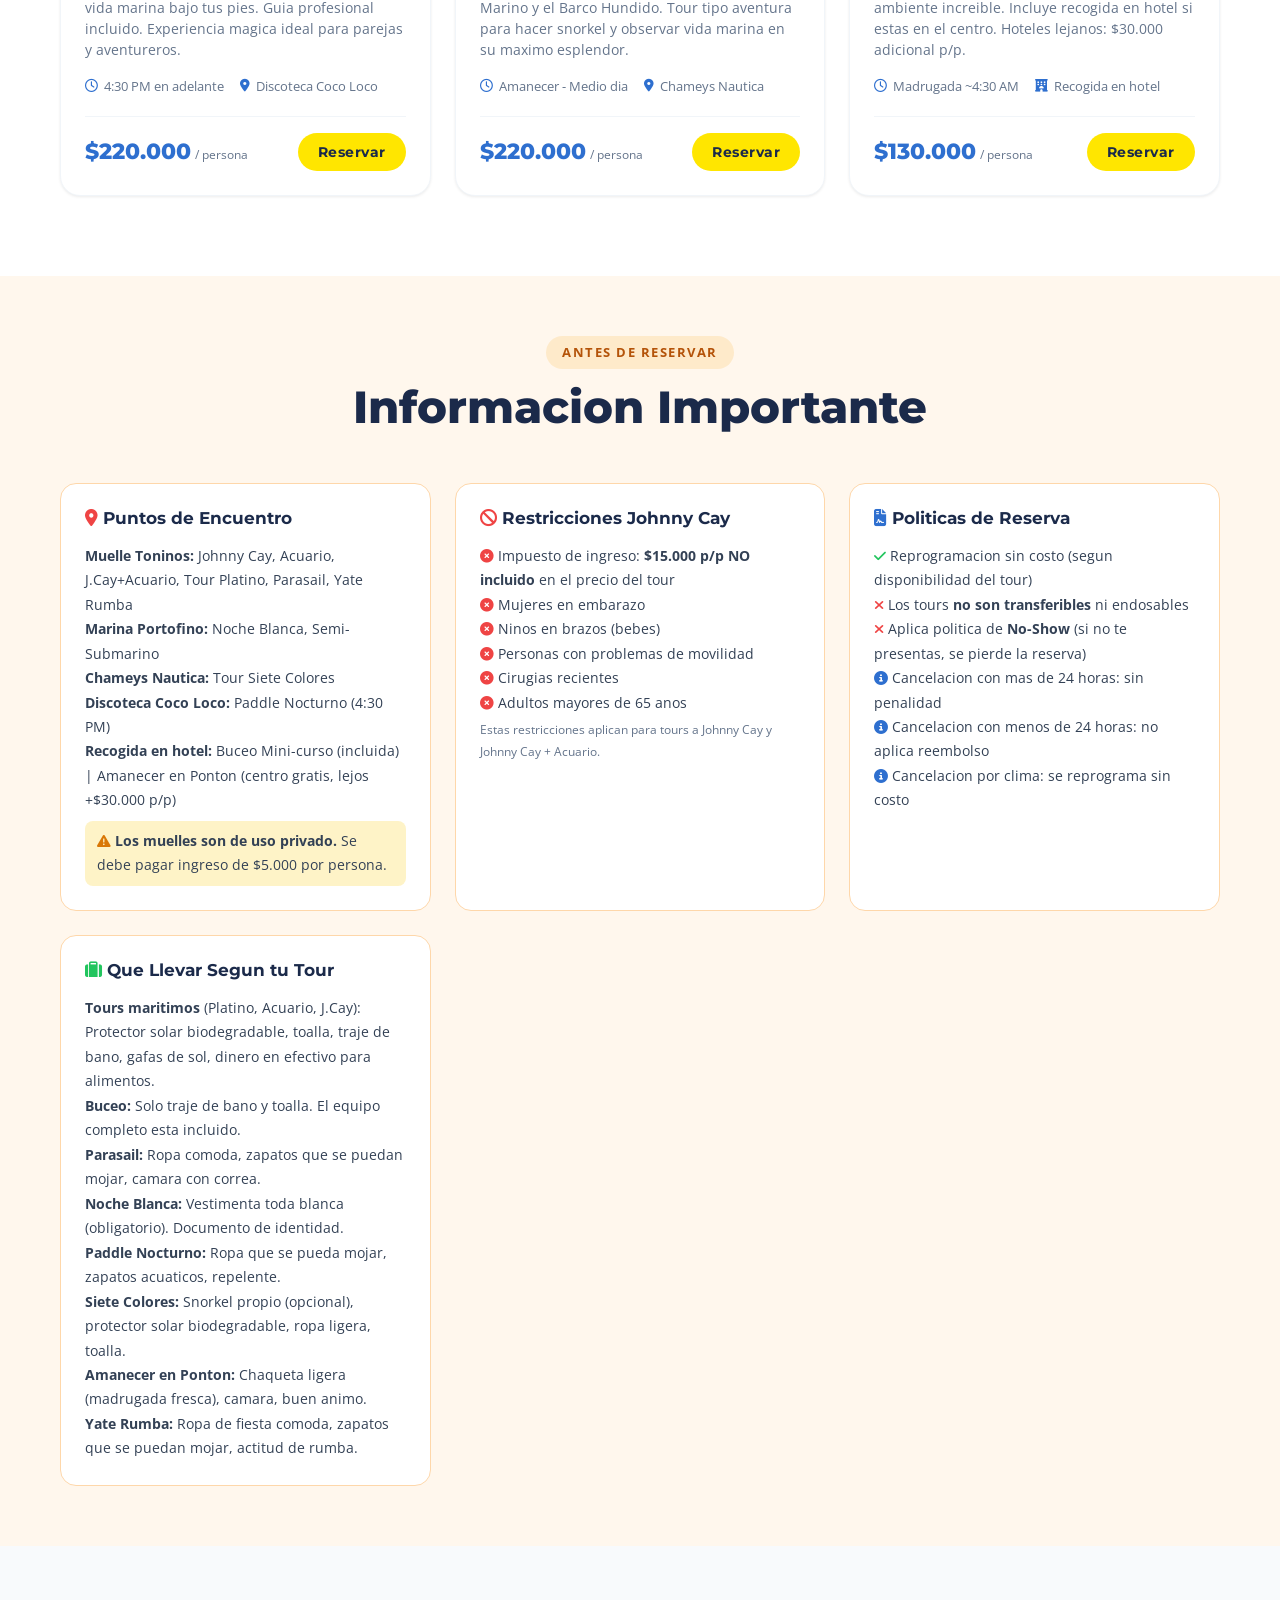
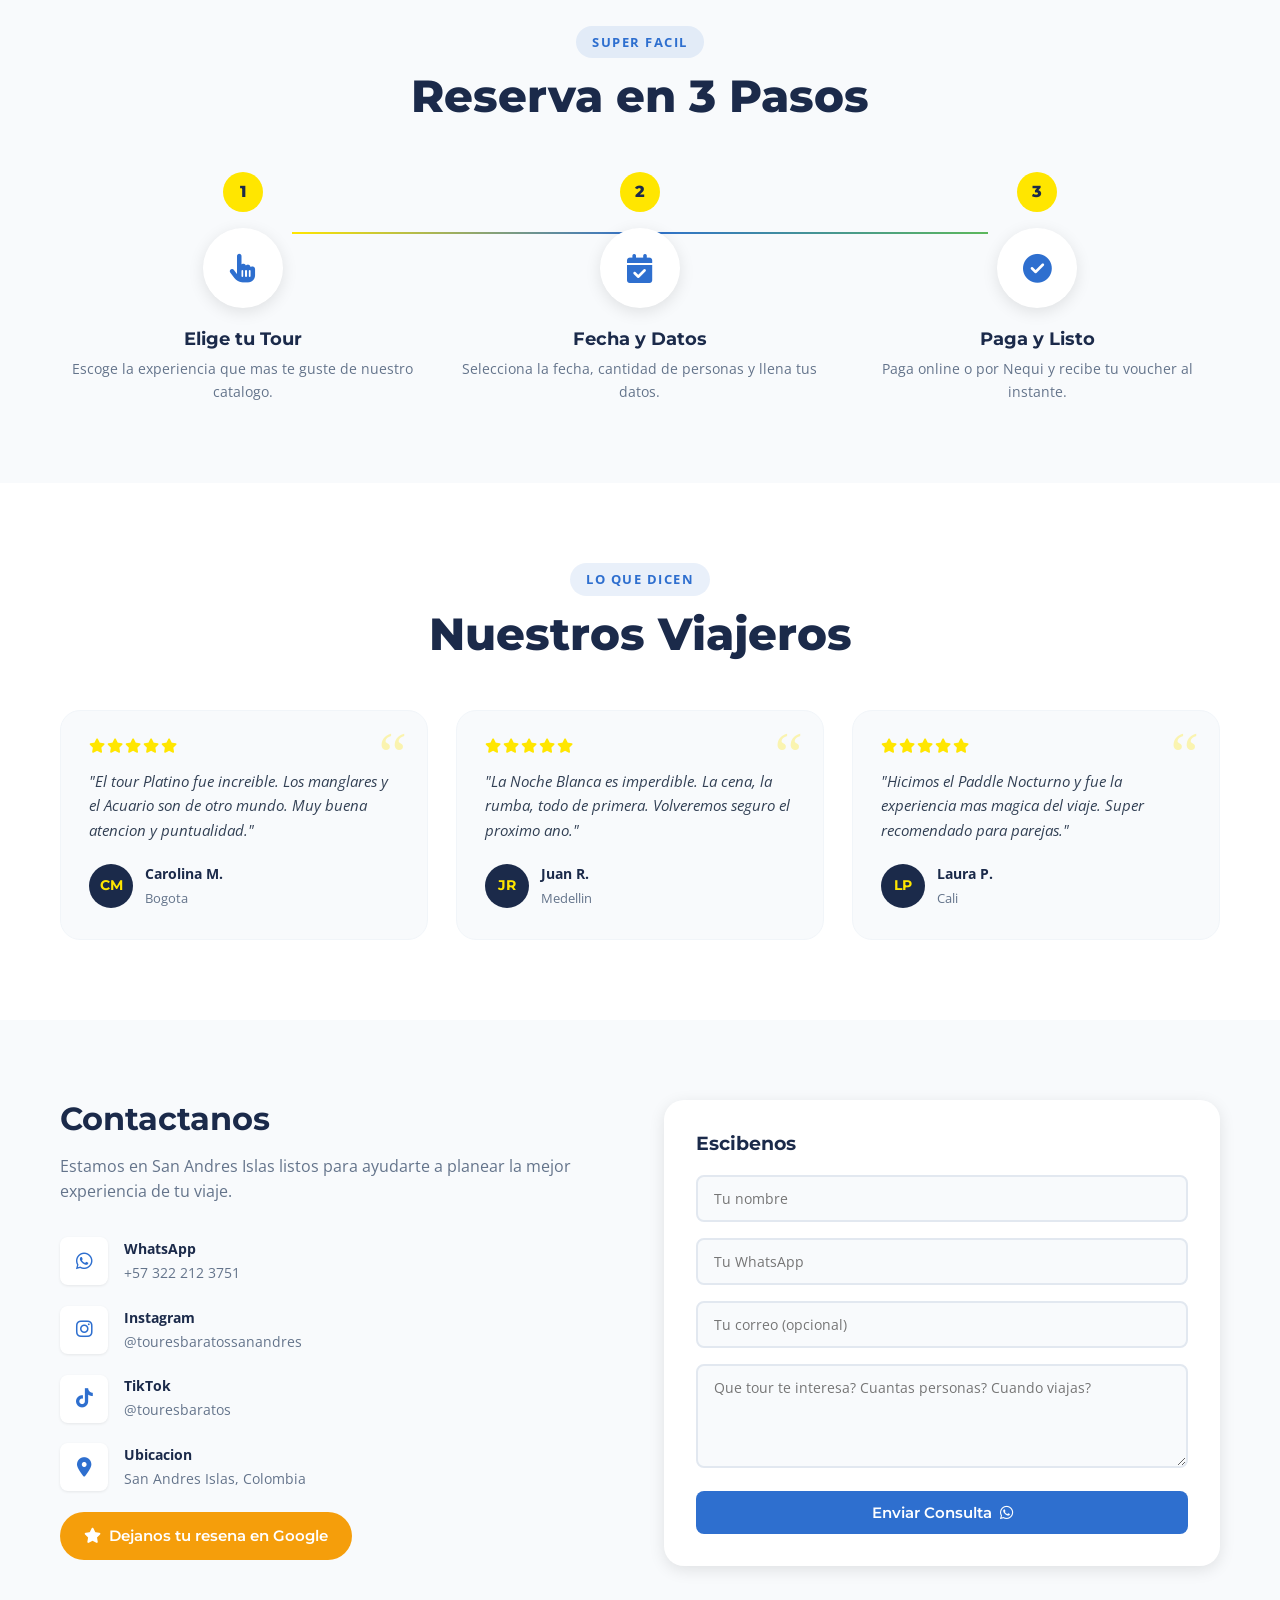
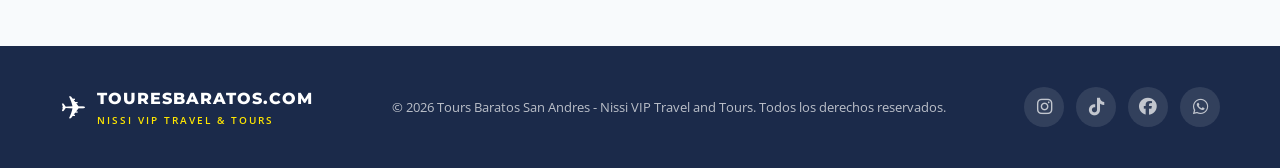
==== commit 3e676815: "Sync web reservations to Firebase so they reach the CRM The public booking site (index.html/app.js) " ====
--- a/index.html
+++ b/index.html
@@ -802,6 +802,10 @@
 <script src="https://checkout.bold.co/library/boldPaymentButton.js" async></script>
 <!-- jsPDF for downloadable PDF vouchers -->
 <script src="js/jspdf.min.js"></script>
+<!-- Firebase: envia cada reserva al panel de administracion en tiempo real -->
+<script src="https://www.gstatic.com/firebasejs/9.23.0/firebase-app-compat.js"></script>
+<script src="https://www.gstatic.com/firebasejs/9.23.0/firebase-database-compat.js"></script>
+<script src="https://www.gstatic.com/firebasejs/9.23.0/firebase-auth-compat.js"></script>
 <script src="js/app.js"></script>
 
 <!-- Lazy load tour card background images -->
